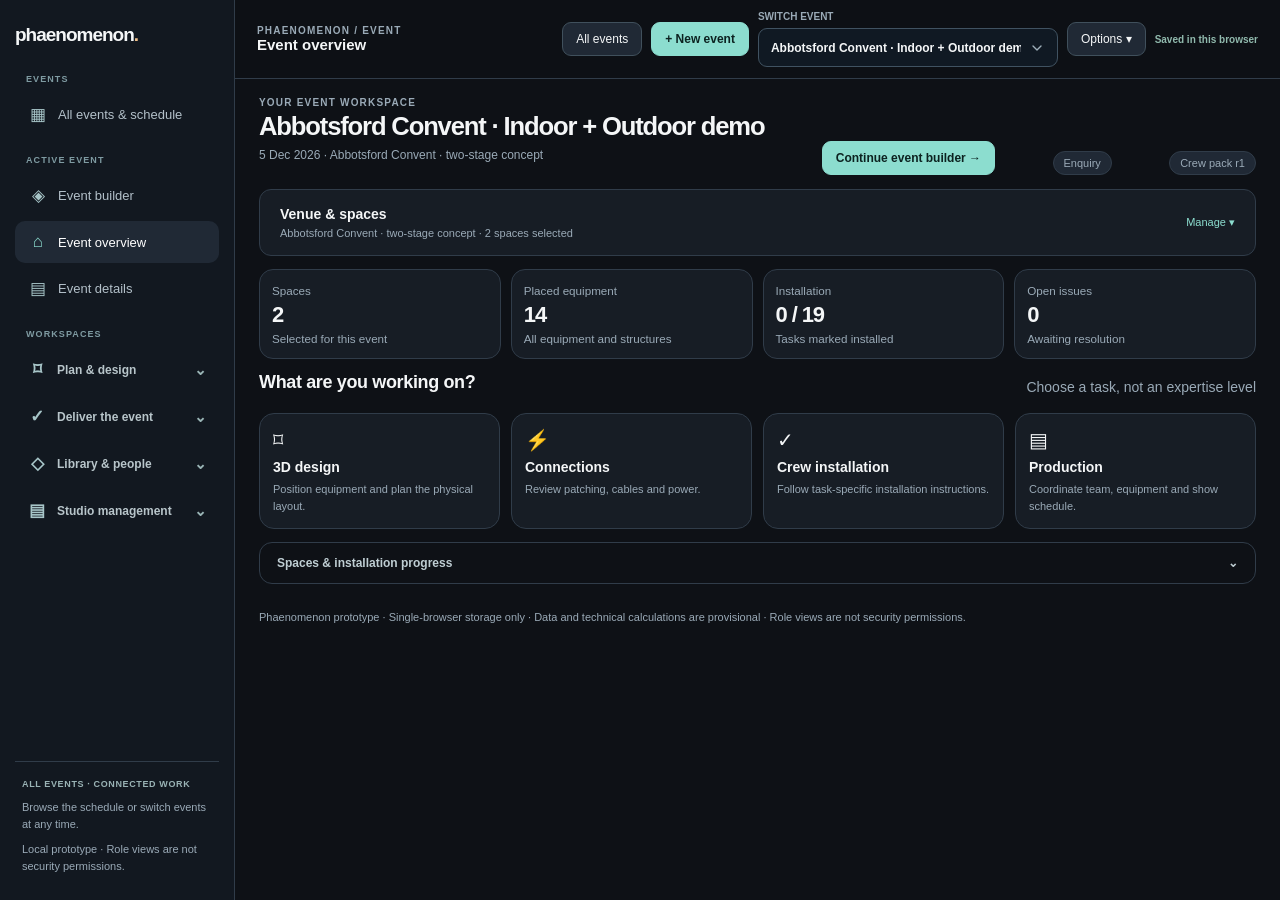
==== production.html @ a751199d "Enable compact viewport workspace and scrollable data tables" ====
<!doctype html>
<html lang="en-AU">
<head>
  <meta charset="utf-8">
  <meta name="viewport" content="width=device-width,initial-scale=1,viewport-fit=cover">
  <meta name="theme-color" content="#0e1116">
  <meta name="description" content="Phaenomenon connected event production workspace with entities, crew packs and versioned technical instructions.">
  <title>Event production · Phaenomenon</title>
  <link rel="stylesheet" href="production.css">
  <link rel="stylesheet" href="venue-workflow.css">
  <link rel="stylesheet" href="shared-ui.css">
  <link rel="stylesheet" href="compact-workspace.css">
  <script src="venue-geometry.js" defer></script>
  <script src="multi-space.js" defer></script>
  <script src="venue-workflow.js" defer></script>
  <script src="event-builder.js" defer></script>
  <script src="workspace-safety.js" defer></script>
  <script src="production-os.js" defer></script>
  <script src="shared-ui.js" defer></script>
</head>
<body>
  <div id="production-app"></div>
  <input id="production-import-file" type="file" accept="application/json,.json" hidden aria-label="Import workspace JSON backup">
  <noscript>Enable JavaScript to run the local-first event production demo.</noscript>
</body>
</html>
---- production.css ----
:root{color-scheme:dark;--bg:#0e1116;--panel:#171d25;--panel2:#202935;--edge:#303c49;--text:#f4f6f7;--muted:#9aaab7;--teal:#8cddcf;--amber:#f2c18a;--red:#f1a7a7;font-family:Inter,-apple-system,BlinkMacSystemFont,"Segoe UI",sans-serif}
*{box-sizing:border-box}body{margin:0;background:var(--bg);color:var(--text);font-size:14px}button,input,select,textarea{font:inherit}button{cursor:pointer}button:disabled{opacity:.45;cursor:not-allowed}button:focus-visible,a:focus-visible,input:focus-visible,select:focus-visible,textarea:focus-visible{outline:2px solid var(--teal);outline-offset:2px}a{color:var(--teal)}
.shell{display:grid;grid-template-columns:235px minmax(0,1fr);min-height:100vh}.rail{border-right:1px solid var(--edge);padding:24px 15px;background:#121820;position:sticky;top:0;height:100vh;display:flex;flex-direction:column;gap:24px}.brand{display:block;text-decoration:none;color:var(--text);font-weight:750;font-size:21px;letter-spacing:-1px}.brand span{color:var(--amber)}.rail small,.eyebrow{font-size:10px;letter-spacing:.12em;text-transform:uppercase;color:var(--muted);font-weight:750}.rail nav{display:grid;gap:7px}.rail a.nav{display:flex;gap:10px;align-items:center;text-decoration:none;color:#b3c0c9;padding:11px 13px;border-radius:10px;font-size:13px}.rail a.nav.active,.rail a.nav:hover{background:var(--panel2);color:white}.rail-bottom{margin-top:auto;font-size:12px;color:var(--muted);line-height:1.6}.main{min-width:0}.header{position:sticky;z-index:5;top:0;background:rgba(14,17,22,.95);backdrop-filter:blur(12px);border-bottom:1px solid var(--edge);padding:17px 28px;display:flex;gap:16px;align-items:center;justify-content:space-between}.header-title{font-weight:700;font-size:15px}.header-tools{display:flex;gap:9px;align-items:center;flex-wrap:wrap}.content{max-width:1490px;padding:30px 34px 75px;margin:auto}.hero{display:flex;align-items:flex-end;justify-content:space-between;gap:18px;flex-wrap:wrap;margin-bottom:25px}.hero h1{font-size:30px;letter-spacing:-.045em;line-height:1.15;margin:7px 0 9px}.muted{color:var(--muted)}p{line-height:1.6;margin:5px 0 10px}h2{font-size:18px;letter-spacing:-.02em;margin:0 0 10px}h3{font-size:15px;margin:0 0 10px}.pill{display:inline-flex;align-items:center;gap:6px;background:var(--panel2);border:1px solid var(--edge);border-radius:999px;padding:5px 10px;font-size:11px;color:var(--muted)}.pill.warn{color:var(--amber);border-color:#765b37;background:#352719}.pill.good{color:var(--teal);border-color:#335a50;background:#152d29}.pill.bad{color:var(--red);border-color:#653636;background:#341d20}.btn{background:var(--panel2);color:var(--text);border:1px solid #40505c;padding:9px 13px;border-radius:9px;text-decoration:none;display:inline-flex;align-items:center;justify-content:center;gap:7px;font-size:12px;white-space:nowrap}.btn:hover{background:#2b3b47}.btn.primary{background:var(--teal);color:#0c2220;border-color:var(--teal);font-weight:700}.btn.primary:hover{background:#b0f1e4}.btn.text{background:transparent;border-color:transparent;color:var(--muted)}.btn.small{padding:6px 9px;font-size:11px}.btn.danger{border-color:#7a4242;color:var(--red)}.panel{background:var(--panel);border:1px solid var(--edge);border-radius:16px;padding:20px;min-width:0}.grid{display:grid;gap:16px}.grid.cols2{grid-template-columns:repeat(2,minmax(0,1fr))}.grid.cols3{grid-template-columns:repeat(3,minmax(0,1fr))}.grid.cols4{grid-template-columns:repeat(4,minmax(0,1fr))}.row{display:flex;align-items:center;gap:10px;flex-wrap:wrap}.between{justify-content:space-between}.stack{display:grid;gap:12px}.section{margin-bottom:23px}.section-head{display:flex;align-items:center;justify-content:space-between;gap:14px;margin-bottom:15px;flex-wrap:wrap}.stats{display:grid;grid-template-columns:repeat(4,minmax(0,1fr));gap:14px;margin:19px 0 22px}.stat{padding:18px;border:1px solid var(--edge);background:var(--panel);border-radius:14px}.stat strong{display:block;font-size:29px;letter-spacing:-.05em;margin:8px 0 4px}.stat small{color:var(--muted)}.work-card{padding:20px;min-height:154px;display:flex;flex-direction:column;gap:10px;text-decoration:none;color:inherit;border-radius:15px;border:1px solid var(--edge);background:var(--panel);transition:background .12s,border-color .12s}.work-card:hover{background:#202e37;border-color:#64877f}.work-card .symbol{font-size:25px}.work-card strong{font-size:16px}.work-card p{font-size:12px;color:var(--muted);margin:0}.area-card{background:#111a22;border:1px solid var(--edge);border-radius:13px;padding:17px}.area-card h3{margin-bottom:5px}.linkrow{border:1px solid var(--edge);border-radius:11px;padding:12px 14px;display:flex;align-items:center;justify-content:space-between;gap:12px;color:inherit;text-decoration:none;background:transparent;width:100%;text-align:left}.linkrow:hover{background:var(--panel2)}.linkrow .detail{color:var(--muted);font-size:12px;margin-top:4px;line-height:1.45}.linkrow .chev{font-size:20px;color:var(--muted)}.input,select,textarea{border:1px solid #4a5864;background:#101821;color:var(--text);border-radius:9px;padding:10px 11px;min-width:0;width:100%}textarea{resize:vertical;min-height:76px}label{display:grid;gap:6px;font-size:12px;color:var(--muted);font-weight:600}.form-grid{display:grid;grid-template-columns:repeat(2,minmax(0,1fr));gap:12px}.form-grid .wide{grid-column:1/-1}.form-note{font-size:11px;color:var(--muted)}.chiprow{display:flex;flex-wrap:wrap;gap:7px}.tag{background:#26333d;border:1px solid #3f505b;padding:4px 8px;border-radius:7px;color:#cad7df;font-size:11px}.tabs{display:flex;gap:5px;flex-wrap:wrap;background:#111820;border:1px solid var(--edge);padding:5px;border-radius:12px}.tab{padding:9px 13px;background:transparent;border:0;color:var(--muted);border-radius:8px;font-size:12px;font-weight:650}.tab.active{background:#30423f;color:var(--teal)}.notice{padding:13px 15px;border:1px solid #655137;border-radius:10px;background:#30261b;color:#efd1aa;font-size:12px;line-height:1.6}.notice.info{background:#1a2a2d;border-color:#30545b;color:#bddbd9}.notice.good{background:#1a2e2b;border-color:#345e51;color:#a1e3d5}.table-scroll{width:100%;overflow:auto}table{width:100%;border-collapse:collapse;text-align:left;font-size:12px}th{color:var(--muted);font-size:11px;letter-spacing:.04em;text-transform:uppercase;font-weight:700}td,th{padding:11px 10px;border-bottom:1px solid var(--edge);vertical-align:middle}td small{display:block;color:var(--muted);margin-top:4px}tr:last-child td{border-bottom:0}.task-row{display:flex;gap:12px;align-items:flex-start;padding:14px 0;border-bottom:1px solid var(--edge)}.task-row:last-child{border-bottom:0}.task-main{flex:1;min-width:0}.task-main strong{font-size:13px}.task-main p{font-size:12px;color:var(--muted);margin:4px 0}.task-actions{display:flex;gap:6px;flex-wrap:wrap}.task-check{height:19px;width:19px;accent-color:var(--teal);flex:none}.progress{height:7px;border-radius:100px;background:#34404b;overflow:hidden}.progress div{background:var(--teal);height:100%;transition:width .2s}.side-by-side{display:grid;grid-template-columns:minmax(0,1.45fr) minmax(300px,1fr);gap:17px}.backforward{display:flex;gap:5px}.backforward button{padding:5px 10px}.inspector{position:sticky;top:86px;align-self:start}.empty{padding:22px;text-align:center;color:var(--muted);border:1px dashed #52606e;border-radius:12px;line-height:1.6}.printonly{display:none}.footnote{font-size:11px;color:var(--muted);padding-top:12px}.sep{border-top:1px solid var(--edge);margin:16px 0}.status-dot{width:8px;height:8px;background:#8fabbc;border-radius:50%;display:inline-block;margin-right:7px}.status-dot.good{background:var(--teal)}.status-dot.warn{background:var(--amber)}
@media(max-width:1100px){.grid.cols4,.stats{grid-template-columns:repeat(2,1fr)}.grid.cols3{grid-template-columns:repeat(2,1fr)}.side-by-side{grid-template-columns:1fr}.inspector{position:static}}
@media(max-width:750px){.shell{grid-template-columns:1fr}.rail{position:static;height:auto;padding:12px 16px;gap:8px}.rail nav{display:flex;overflow-x:auto;gap:4px}.rail a.nav{white-space:nowrap;padding:8px}.rail small,.rail-bottom{display:none}.brand{font-size:18px}.header{top:0;padding:12px 16px;flex-wrap:wrap}.content{padding:21px 15px 70px}.hero h1{font-size:25px}.grid.cols2,.grid.cols3,.grid.cols4,.stats,.form-grid{grid-template-columns:1fr}.form-grid .wide{grid-column:auto}.task-row{flex-wrap:wrap}.task-actions{padding-left:31px}.stat strong{font-size:24px}}
@media print{body{background:white;color:black;font-family:Arial,sans-serif}.rail,.header,.no-print,.btn,.tabs,.task-actions{display:none!important}.shell{display:block}.content{padding:0;max-width:none}.panel,.area-card{background:white;color:black;border:1px solid #aaa;break-inside:avoid}.muted,.footnote{color:#444}.printonly{display:block}.notice{color:#222;background:white;border:1px solid #999}h1,h2,h3{color:black}}


/* Event-specific people hierarchy, independent of professional roles and permissions. */
.team-hierarchy-layout{display:grid;grid-template-columns:minmax(0,1.35fr) minmax(270px,.8fr);gap:20px;align-items:start}
.team-structure{background:#111820;border:1px solid var(--edge);border-radius:12px;padding:18px;overflow:auto;min-width:0}
.team-tree,.team-branch{list-style:none;margin:0;padding:0}
.team-branch{position:relative;margin:6px 0 7px 19px;padding-left:20px;border-left:1px solid #435a63}
.team-branch>li{position:relative}
.team-branch>li::before{content:"";position:absolute;top:26px;left:-20px;width:20px;border-top:1px solid #435a63}
.team-tree>li+li{margin-top:13px}
.team-person{width:100%;display:flex;align-items:center;gap:12px;text-align:left;color:var(--text);background:#1b2630;border:1px solid #40515c;border-radius:11px;padding:11px 12px;min-width:0;transition:border-color .13s,background .13s}
.team-person:hover{border-color:#80b8ae;background:#25353d}
.team-person.selected{background:#203936;border-color:var(--teal);box-shadow:0 0 0 1px rgba(140,221,207,.14)}
.team-avatar{height:33px;width:33px;flex:none;display:grid;place-items:center;border:1px solid #577c75;border-radius:10px;background:#314d49;color:#c9f4e8;font-weight:800}
.team-person-info{min-width:0;flex:1;display:grid;gap:3px}
.team-person-info strong{font-size:13px;overflow-wrap:anywhere}
.team-person-info>span{font-size:11px;color:#bdcbd2}
.team-person-info small{font-size:10px;color:var(--muted)}
.team-progress{align-self:center;border:1px solid #40555f;border-radius:8px;padding:5px 7px;min-width:48px;text-align:center;font-size:12px;white-space:nowrap;color:#c8e9e3}
.team-progress small{display:block;font-size:9px;color:var(--muted)}
.team-editor{border:1px solid var(--edge);border-radius:12px;padding:19px;background:#1c252e;display:grid;gap:13px;min-width:0}
.team-editor h3{margin:0;font-size:17px}
.team-editor .muted{margin:0}
.team-report-summary{border-top:1px solid var(--edge);padding-top:14px}
.team-report-summary strong{font-size:12px}
.team-report-summary p{font-size:12px;margin-top:5px;color:var(--muted)}
@media(max-width:1030px){.team-hierarchy-layout{grid-template-columns:1fr}.team-editor{position:static}}
@media(max-width:550px){.team-structure{padding:11px}.team-branch{margin-left:9px;padding-left:11px}.team-branch>li::before{left:-11px;width:11px}.team-person{gap:7px;padding:9px}.team-avatar{height:29px;width:29px}.team-progress{min-width:37px}}
@media print{.team-editor{display:none}.team-structure,.team-person{background:white;border:1px solid #bbb;color:black}.team-person-info small,.team-person-info>span,.team-progress{color:#444}}


/* Progressive disclosure: production work is organised by active task. */
.production-tabs{width:fit-content;max-width:100%;overflow-x:auto;margin-bottom:18px}
.production-tabs .tab{white-space:nowrap}
.production-pane{display:block;min-width:0}
.production-pane:not(.active){display:none}
.production-pane>.panel:last-child{margin-bottom:0}
@media(max-width:750px){.production-tabs{width:100%;justify-content:flex-start}.production-tabs .tab{padding:10px 11px;font-size:11px}}
@media print{.production-tabs{display:none!important}.production-pane:not(.active){display:none}}


/* Shared information architecture: Event → Plan → Deliver → Library → Studio. */
.rail{gap:13px;overflow-y:auto;overscroll-behavior:contain}
.rail-top{display:flex;align-items:center;justify-content:space-between;gap:10px}
.rail-top .brand{font-size:19px}
.rail nav{display:flex;flex-direction:column;gap:4px;min-width:0}
.rail-label{font-size:9px;letter-spacing:.12em;font-weight:750;color:#7f9ba2;margin:15px 11px 5px}
.rail .nav{display:flex;align-items:center;gap:10px;font-size:12px;padding:10px 12px;min-height:39px}
.nav-symbol{display:inline-flex;flex:0 0 20px;align-items:center;justify-content:center;font-size:17px;color:#a7c5c8}
.rail .nav.active .nav-symbol{color:var(--teal)}
.rail-group{border-radius:10px}
.rail-group[open]{background:#ffffff06}
.rail-group-title{list-style:none;display:flex;gap:10px;align-items:center;border-radius:10px;padding:11px 12px;min-height:40px;cursor:pointer;font-weight:650;font-size:12px;color:#b8c5ca}
.rail-group-title::-webkit-details-marker{display:none}
.rail-group-title::marker{content:""}
.rail-group-title:hover,.rail-group-title:focus-visible{background:#26333e;color:#fff}
.rail-group-title>span:nth-child(2){flex:1}
.rail-chevron{font-size:15px;color:#9ab5b6;transition:transform .15s}
.rail-group[open] .rail-chevron{transform:rotate(180deg)}
.rail-subnav{display:grid;gap:3px;padding:0 0 6px 12px;margin:0 0 0 20px;border-left:1px solid #425760}
.rail-subnav .nav{font-size:12px;padding:9px 10px;min-height:36px}
.rail-subnav .nav-symbol{font-size:13px;flex-basis:16px}
.rail-bottom{margin-top:auto;padding:14px 7px 0;border-top:1px solid var(--edge);font-size:11px;line-height:1.4}
.rail-bottom strong{font-size:9px;color:#9ab3b5;letter-spacing:.07em}
.rail-bottom p{margin:7px 0 0}
.rail-mobile-toggle{display:none;align-items:center;gap:7px;border:1px solid #465e66;background:#263841;color:white;padding:8px 11px;border-radius:9px;cursor:pointer;font-weight:650;font-size:12px}
.event-header-select{min-width:215px;width:min(29vw,300px);font-size:10px}
.event-header-select select{font-size:12px}
.header-more{position:relative;flex:none}
.header-more summary{list-style:none}
.header-more summary::-webkit-details-marker{display:none}
.header-more summary::marker{content:""}
.header-more-menu{position:absolute;right:0;top:calc(100% + 10px);min-width:245px;display:grid;gap:10px;padding:13px;border-radius:13px;border:1px solid #40535a;background:#17232d;box-shadow:0 20px 42px #0008;z-index:20}
.header-more-menu label{font-size:11px}
.header-more-menu .btn{width:100%;justify-content:flex-start}
.header-more summary:focus-visible,.rail-mobile-toggle:focus-visible{outline:2px solid var(--teal);outline-offset:2px}
@media(max-width:750px){
 .rail{position:sticky;top:0;z-index:25;padding:10px 14px;gap:0;height:auto;overflow:visible;display:flex;flex-direction:column}
 .rail-top{width:100%}
 .rail-top .brand{font-size:18px}
 .rail-mobile-toggle{display:flex}
 .rail nav{display:none;max-height:70vh;overflow-y:auto;flex-direction:column;gap:4px;padding:10px 0 8px;border-top:1px solid #3f525b;margin-top:9px}
 .rail.is-expanded nav{display:flex}
 .rail .nav{white-space:normal}
 .rail-label{display:block}
 .rail-bottom{display:none}
 .event-header-select{width:min(65vw,380px);min-width:150px;flex:1}
 .header-tools{flex:1;justify-content:flex-end}
 .header-more-menu{min-width:min(265px,86vw)}
 .header{padding:10px 14px;gap:9px}
 .header>.header-tools{justify-content:space-between}
}
@media print{.rail-mobile-toggle,.header-more{display:none!important}}


/* Progressive event overview: show the next action before configuration details. */
.event-venue-details{padding:0!important;overflow:hidden}
.event-venue-details>summary{list-style:none;cursor:pointer}
.event-venue-details>summary::-webkit-details-marker{display:none}
.event-venue-details>summary::marker{content:""}
.event-venue-summary{display:flex;align-items:center;justify-content:space-between;gap:15px;padding:16px 20px}
.event-venue-summary:hover,.event-venue-summary:focus-visible{background:#202d35}
.event-venue-summary>span:first-child{display:grid;gap:5px}
.event-venue-summary strong{font-size:14px}
.event-venue-summary small{font-size:11px;font-weight:400;color:var(--muted)}
.detail-toggle{color:var(--teal);font-size:11px;white-space:nowrap}
.event-venue-details[open] .detail-toggle{font-size:0}
.event-venue-details[open] .detail-toggle::after{content:"Close ▴";font-size:11px}
.event-venue-body{padding:5px 20px 20px;border-top:1px solid var(--edge)}
.event-venue-body .section-head{margin:8px 0 13px}
.event-venue-body .section-head p{max-width:550px}
.event-overview-more{border:1px solid var(--edge);border-radius:13px;padding:0;overflow:hidden}
.event-overview-more>summary{list-style:none;display:flex;justify-content:space-between;align-items:center;padding:13px 17px;color:#bfced3;cursor:pointer;font-size:12px;font-weight:650}
.event-overview-more>summary:hover{background:#1f2b34}
.event-overview-more>summary::-webkit-details-marker{display:none}
.event-overview-more>summary::marker{content:""}
.event-overview-more[open]>summary span{transform:rotate(180deg)}
.event-overview-more>.grid{padding:15px}
.event-overview-more .panel{background:#121a23}
.event-overview-more .panel h2{font-size:14px}
.event-venue-details:focus-within,.event-overview-more:focus-within{border-color:#5b807b}
/* Small, predictable event entry cards (avoid tall colourful sections competing with the task). */
.work-card{min-height:132px;padding:17px;gap:7px}
.work-card .symbol{font-size:22px;line-height:1.3}
.work-card strong{font-size:14px}
.work-card p{font-size:11px;line-height:1.55}
@media(max-width:750px){
 .event-venue-summary{padding:14px}
 .event-venue-body{padding:12px 14px 16px}
 .event-venue-body .section-head{align-items:flex-start;flex-direction:column}
 .event-overview-more>.grid{padding:10px}
}


/* Details-on-demand: advanced forms remain available but no longer crowd the workspace. */
.workspace-disclosure{margin-top:15px;border:1px solid var(--edge);border-radius:11px;overflow:hidden;background:#141e26}
.workspace-disclosure>summary{list-style:none;padding:12px 14px;cursor:pointer;color:var(--teal);font-size:12px;font-weight:700}
.workspace-disclosure>summary:hover{background:#21323a}
.workspace-disclosure>summary:focus-visible{outline:2px solid var(--teal);outline-offset:-2px}
.workspace-disclosure>summary::-webkit-details-marker{display:none}
.workspace-disclosure>summary::marker{content:""}
.workspace-disclosure[open]>summary{border-bottom:1px solid var(--edge)}
.workspace-disclosure .disclosure-body{padding:15px}
.workspace-disclosure .form-grid{margin:0}
.workspace-disclosure .disclosure-body>.muted{margin:0 0 12px}
.workspace-disclosure .btn{margin-top:5px}


/* Event Builder: guided without becoming a rigid wizard. */
.builder-summary{display:grid;grid-template-columns:minmax(0,1fr) minmax(230px,.42fr);gap:20px;align-items:center;border:1px solid #355452;background:#17282b;border-radius:15px;padding:21px}
.builder-summary>div>strong{font-size:20px;letter-spacing:-.03em}
.builder-summary p{max-width:560px;margin:8px 0 15px;font-size:12px}
.builder-progress{height:8px;width:100%;max-width:580px;border-radius:99px;overflow:hidden;background:#2e4347}
.builder-progress>div{height:100%;background:#80cbbd;border-radius:99px;transition:width .15s}
.builder-next{display:flex;flex-direction:column;align-items:flex-start;gap:8px;padding:10px 0 10px 21px;border-left:1px solid #385c58}
.builder-next strong{font-size:14px}
.builder-next small{line-height:1.5;color:var(--muted)}
.builder-step-list{padding:0;margin:0;list-style:none;display:grid;gap:9px;counter-reset:step}
.builder-step{display:grid;grid-template-columns:34px minmax(0,1fr) auto;align-items:center;gap:16px;padding:15px 18px;border:1px solid var(--edge);background:var(--panel);border-radius:13px;min-width:0}
.builder-number{width:31px;height:31px;display:grid;place-items:center;border-radius:50%;border:1px solid #4a626a;font-size:12px;color:#b7cad1;font-weight:800}
.builder-step.complete .builder-number{background:#29443d;border-color:#3d7467;color:#b5edda}
.builder-step.attention .builder-number{border-color:#9a8053;color:#f4d097}
.builder-step h2{font-size:14px;margin:0}
.builder-step-content{min-width:0}
.builder-step-top{display:flex;gap:9px;align-items:center;flex-wrap:wrap;margin-bottom:4px}
.builder-step-content p{margin:0;color:var(--muted);font-size:11px;line-height:1.5}
.builder-step-summary{margin-top:6px;font-size:11px;color:#d0dbdb}
.builder-state{font-size:10px;font-weight:700;padding:4px 8px;border-radius:7px;color:#b4c6cd;background:#24343d;border:1px solid #3b5660;white-space:nowrap}
.builder-state.complete{color:#a3ddc5;background:#193329;border-color:#335d48}
.builder-state.attention{color:#f5d092;background:#34291e;border-color:#785c34}
.builder-step-action{display:flex;justify-content:flex-end}
.builder-step-action .btn{min-width:135px}
.builder-action-panel>.stack{gap:6px}
.builder-footnote{font-size:11px;line-height:1.6;color:var(--muted);margin:4px 0 25px}
@media(max-width:900px){.builder-summary{grid-template-columns:1fr}.builder-next{padding:15px 0 0;border-left:0;border-top:1px solid #385c58}}
@media(max-width:700px){.builder-step{grid-template-columns:30px minmax(0,1fr);gap:9px;padding:13px}.builder-step-action{grid-column:2;justify-content:flex-start}.builder-step-action .btn{width:auto;min-width:0}.builder-step-summary{font-size:11px}}


/* Local save indicators and constrained recovery menu. */
.save-status{font-size:10px;color:#91baae;white-space:nowrap;font-weight:650}
.header-recovery{border-radius:9px}
.header-recovery>summary{list-style:none;cursor:pointer}
.header-recovery>summary::-webkit-details-marker{display:none}
.header-recovery>summary::marker{content:""}
.header-recovery-list{display:grid;gap:9px;padding:10px;border:1px solid #415963;border-radius:10px;background:#13212a}
.header-recovery-list .linkrow{padding:9px;font-size:11px}
.header-recovery-list .linkrow strong{font-size:11px}
.header-recovery-list .linkrow .detail{font-size:10px}
.header-recovery-list .form-note{line-height:1.5}
@media(max-width:850px){.save-status{order:3;width:100%;text-align:right;font-size:9px}.header-more-menu{max-height:67vh;overflow-y:auto}}


/* In-context Event Builder editing: advanced controls appear only for the chosen stage. */
.builder-focus{background:#12252a;border:1px solid #46736b;border-radius:15px;padding:17px 18px 4px}
.builder-focus>.section-head{margin:0 0 14px}
.builder-focus>.section-head h2{font-size:19px;margin:5px 0 0}
.builder-focus>.panel{background:#18252e}
.builder-inline-form{padding:15px 18px}
.builder-inline-form .form-grid{margin-top:13px}
.builder-inline-form textarea{min-height:68px}
.builder-focus #event-venue-settings{margin-bottom:16px}
.builder-focus #event-venue-settings summary{display:flex}
.builder-focus .builder-step-summary{color:var(--muted)}
@media(max-width:750px){.builder-focus{padding:13px 12px 2px}.builder-inline-form{padding:12px}}


/* PH MOBILE UX • Production
   Current event up top, five short task destinations below, complete tools in More. */
.production-mobile-tabs,.mobile-nav-backdrop,.rail-quick-new{display:none}
@media(max-width:840px){
  html{scroll-padding-top:70px}
  body{overflow-x:hidden}
  .shell{display:block;min-height:100dvh}
  .main{width:100%;min-width:0}
  .rail{
    display:flex;position:fixed;inset:0 auto 0 0;width:min(86vw,345px);height:100dvh;max-height:100dvh;
    z-index:1110;transform:translateX(-105%);visibility:hidden;pointer-events:none;
    transition:transform .2s ease;padding:19px 15px calc(20px + env(safe-area-inset-bottom,0px));
    gap:10px;overflow-y:auto;overscroll-behavior:contain;
    border-right:1px solid #526876;box-shadow:12px 0 55px #0009;
  }
  .rail.is-expanded{transform:translateX(0);visibility:visible;pointer-events:auto}
  .rail-top{min-height:48px}
  .rail-top .brand{font-size:21px}
  .rail-mobile-toggle{display:flex;min-height:40px}
  .rail-quick-new{
    display:flex;align-items:center;justify-content:center;min-height:45px;
    border:1px solid #68b4a6;border-radius:10px;background:#294a43;
    color:#c5f4e8;font-weight:750;font-size:13px;margin:3px 0 7px;
  }
  .rail nav{display:flex;max-height:none;overflow:visible;flex-direction:column;gap:5px;margin-top:0;padding:8px 0;border-top:1px solid #3f525b}
  .rail .nav{white-space:normal;min-height:44px;font-size:13px}
  .rail-group-title{min-height:46px;font-size:13px}
  .rail-label{display:block}
  .rail-bottom{display:block;margin-top:auto;padding:16px 7px 0;font-size:11px}
  .mobile-nav-backdrop{position:fixed;inset:0;background:#03080dc2;border:0;z-index:1100;width:100%;height:100dvh}
  body.ph-mobile-menu-open{overflow:hidden}
  body.ph-mobile-menu-open .mobile-nav-backdrop{display:block}
  .production-mobile-tabs{
    display:grid;position:fixed;left:0;right:0;bottom:0;z-index:1000;
    grid-template-columns:repeat(5,minmax(0,1fr));
    min-height:calc(62px + env(safe-area-inset-bottom,0px));
    padding:3px max(6px,env(safe-area-inset-left,0px)) calc(5px + env(safe-area-inset-bottom,0px)) max(6px,env(safe-area-inset-right,0px));
    border-top:1px solid #3d575e;background:rgba(18,27,34,.97);
    box-shadow:0 -6px 24px #0005;backdrop-filter:blur(16px);
  }
  .mobile-tab{
    border:0;background:transparent;text-decoration:none;min-width:0;min-height:52px;
    display:flex;align-items:center;justify-content:center;flex-direction:column;gap:4px;
    border-radius:9px;color:#adbec3;font-size:10px;font-weight:700;
    -webkit-tap-highlight-color:transparent;touch-action:manipulation;
  }
  .mobile-tab-icon{font-size:19px;line-height:1.05;color:inherit}
  .mobile-tab.is-active{background:#273d3b;color:#a8f0de}
  .mobile-tab:focus-visible{outline:2px solid var(--teal);outline-offset:-2px}
  .header{
    position:sticky;top:0;z-index:80;display:flex;flex-wrap:nowrap;gap:9px;
    padding:9px 12px;min-height:58px;background:rgba(14,21,28,.97);
  }
  .header>.header-tools{display:flex;flex:1;justify-content:flex-end;align-items:center;gap:7px;min-width:0;flex-wrap:nowrap}
  .header>.header-tools>button[data-act="builder-new"]{display:none}
  .header>.header-tools>.save-status{display:none}
  .header .eyebrow{display:none}
  .header-title{font-size:14px;line-height:1.25;white-space:nowrap;overflow:hidden;text-overflow:ellipsis;max-width:95px}
  .event-header-select{
    flex:1 1 120px;width:min(50vw,240px);max-width:240px;min-width:0;
    font-size:0;gap:0;overflow:hidden;
  }
  .event-header-select select{font-size:16px;min-height:43px;text-overflow:ellipsis;white-space:nowrap;padding:8px 28px 8px 8px}
  .header-more{flex:none}
  .header-more>summary{font-size:0;min-height:43px;min-width:43px;padding:7px;display:grid;place-items:center}
  .header-more>summary::after{content:"⋯";font-size:22px;line-height:1}
  .header-more-menu{
    position:fixed;right:12px;left:auto;top:56px;min-width:230px;width:min(88vw,330px);
    max-height:min(72dvh,580px);overflow-y:auto;overscroll-behavior:contain;
    z-index:100;border:1px solid #58706d;box-shadow:0 16px 40px #000a;
  }
  .content{max-width:100%;padding:17px 12px calc(104px + env(safe-area-inset-bottom,0px))}
  .hero{gap:10px;align-items:flex-start;margin-bottom:18px}
  .hero>div:first-child{min-width:0;flex:1 1 100%}
  .hero h1{font-size:24px;line-height:1.25;overflow-wrap:anywhere;margin:5px 0 6px}
  .hero p{font-size:12px;line-height:1.5}
  .hero .eyebrow{font-size:9px}
  .hero>.btn,.hero>.row{max-width:100%;flex-wrap:wrap}
  .section{margin-bottom:16px}
  .section-head{gap:9px;margin-bottom:11px}
  .section-head h2{font-size:16px}
  .panel{padding:14px;border-radius:13px}
  .grid.cols2,.grid.cols3{grid-template-columns:1fr;gap:10px}
  .grid.cols4{grid-template-columns:repeat(2,minmax(0,1fr));gap:9px}
  .stats{grid-template-columns:repeat(2,minmax(0,1fr));gap:8px;margin:13px 0 17px}
  .stat{padding:12px;border-radius:11px;min-width:0}
  .stat strong{font-size:22px;margin:5px 0 2px}
  .stat small{font-size:10px;line-height:1.45}
  .work-card{min-height:120px;padding:13px 12px;gap:5px;border-radius:11px}
  .work-card .symbol{font-size:18px}
  .work-card strong{font-size:13px;line-height:1.35}
  .work-card p{font-size:11px;line-height:1.45}
  .builder-summary{grid-template-columns:1fr;gap:11px;padding:14px}
  .builder-summary>div>strong{font-size:16px}
  .builder-summary .builder-next{border-left:0;border-top:1px solid #385c58;padding:13px 0 0}
  .builder-step-list{gap:7px}
  .builder-step{grid-template-columns:29px minmax(0,1fr);gap:9px;padding:12px 11px}
  .builder-number{width:28px;height:28px;font-size:11px}
  .builder-step-top{gap:6px}
  .builder-step h2{font-size:13px}
  .builder-step-content p{display:none}
  .builder-step-summary{font-size:11px;line-height:1.5;margin:5px 0 0}
  .builder-step-action{grid-column:2;justify-content:flex-start}
  .builder-step-action .btn{min-width:0;min-height:40px;font-size:11px}
  .builder-state{font-size:9px;padding:3px 6px}
  .builder-focus{padding:12px 10px 3px;border-radius:11px}
  .builder-focus>.section-head{flex-direction:column;align-items:flex-start}
  .builder-focus>.section-head h2{font-size:17px}
  .builder-inline-form{padding:11px}
  .form-grid{grid-template-columns:1fr;gap:10px}
  .form-grid .wide{grid-column:1/-1}
  .builder-inline-form .form-grid{margin-top:10px}
  .builder-assumptions{margin-top:4px}
  .builder-link-row{display:flex;flex-direction:column;gap:9px;align-items:stretch}
  .builder-link-row select{width:100%}
  .side-by-side,.team-hierarchy-layout{grid-template-columns:1fr;gap:12px}
  .team-structure{padding:10px}
  .team-editor{padding:12px}
  .team-branch{margin-left:8px;padding-left:10px}
  .team-person{min-height:49px;padding:10px 8px}
  .team-progress{font-size:11px}
  .linkrow{min-width:0;padding:11px 10px;gap:7px;flex-wrap:wrap}
  .linkrow>div:first-child{min-width:0;flex:1 1 140px}
  .linkrow strong{overflow-wrap:anywhere}
  .linkrow .btn{min-height:40px}
  .task-row{gap:8px;padding:12px 0}
  .task-actions{padding-left:0;width:100%;gap:7px}
  .task-actions .btn{min-height:42px}
  .production-tabs{
    display:flex;flex-wrap:nowrap;width:100%;max-width:100%;overflow-x:auto;
    padding:4px;scrollbar-width:thin;overscroll-behavior-x:contain;
    -webkit-overflow-scrolling:touch;gap:3px;
  }
  .production-tabs .tab{flex:none;min-height:43px;padding:10px 12px;font-size:12px;white-space:nowrap}
  .table-scroll{
    max-width:100%;overflow-x:auto;overscroll-behavior-x:contain;
    -webkit-overflow-scrolling:touch;border-radius:9px;
  }
  .table-scroll table{min-width:565px}
  .table-scroll td,.table-scroll th{padding:10px 8px}
  input:not([type=checkbox]):not([type=radio]),select,textarea{font-size:16px;max-width:100%}
  input:not([type=checkbox]):not([type=radio]),select{min-height:44px}
  textarea{line-height:1.5}
  .btn{min-height:42px;padding:10px 12px;touch-action:manipulation}
  .btn.small{min-height:39px;padding:8px 10px}
  .workspace-disclosure>summary,.event-venue-summary,.event-overview-more>summary{min-height:47px;touch-action:manipulation}
  .notice{padding:12px;font-size:12px}
  .footnote{font-size:10px;line-height:1.5}
}
@media(max-width:390px){
  .header-title{max-width:75px;font-size:13px}
  .header{padding-left:9px;padding-right:9px}
  .content{padding-left:9px;padding-right:9px}
  .stat strong{font-size:20px}
  .work-card{padding:12px 10px}
}
@media(prefers-reduced-motion:reduce){
  .rail,.production-mobile-tabs{transition:none!important}
}
@media print{
  .production-mobile-tabs,.mobile-nav-backdrop,.rail-quick-new{display:none!important}
  body.ph-mobile-menu-open{overflow:visible}
}


@media(max-width:840px){
  .header{padding-top:max(9px,env(safe-area-inset-top,0px))}
  .rail{padding-top:calc(17px + env(safe-area-inset-top,0px))}
  .mobile-local-note{
    display:block;margin:0;padding:9px 10px;border-radius:8px;
    background:#1d3433;color:#b8dbd3;font-size:11px;line-height:1.5;
  }
  body:has(.venue-quick-backdrop){overflow:hidden}
}
@media(min-width:841px){.mobile-local-note{display:none}}


.header-title-mobile{display:none}
@media(max-width:840px){
  .header-title-mobile{display:inline}
  .header-title-desktop{display:none}
  .header-title{font-size:14px;max-width:106px}
}


/* Global event index: one-click event switching and same-data monthly diary. */
.header-events-link{flex:none}
.event-index-actions{display:flex;align-items:center;justify-content:space-between;gap:12px;flex-wrap:wrap}
.event-index-actions>.row{gap:7px}
.event-index-group{margin-bottom:16px;padding:17px}
.event-index-group h2{font-size:15px;margin:0 0 12px}
.event-index-rows{display:grid;gap:6px}
.event-index-row{display:grid;grid-template-columns:125px minmax(0,1fr) auto 16px;gap:14px;align-items:center;min-height:68px;padding:12px 15px;border:1px solid #364752;background:#19242e;border-radius:10px;color:var(--text);text-decoration:none}
.event-index-row:hover,.event-index-row:focus-visible{border-color:#79bdb2;background:#21333a}
.event-index-row.is-current{border-color:#588d7f}
.event-index-date{font-size:12px;font-weight:700;color:#b9d2d1}
.event-index-main{min-width:0;display:grid;gap:5px}
.event-index-main strong{font-size:13px;overflow-wrap:anywhere}
.event-index-main small{color:var(--muted);font-size:11px}
.event-index-status{display:flex;align-items:center;gap:7px;flex-wrap:wrap;justify-content:flex-end}
.event-index-active{font-size:10px;font-weight:750;color:var(--teal)}
.event-index-chevron{font-size:24px;color:#83aea9}
.event-calendar{overflow:hidden}
.event-calendar-head{display:flex;justify-content:space-between;align-items:center;gap:12px;flex-wrap:wrap;margin-bottom:16px}
.event-calendar-head h2{margin:0}
.event-calendar-head .row{gap:6px;flex-wrap:wrap}
.calendar-grid{display:grid;grid-template-columns:repeat(7,minmax(0,1fr));gap:5px}
.calendar-weekday{font-size:10px;letter-spacing:.08em;text-align:center;text-transform:uppercase;color:#a9bdc4;font-weight:800;padding:7px 2px}
.calendar-day{border:1px solid #334651;background:#151f28;border-radius:8px;min-height:105px;padding:8px;min-width:0;display:flex;flex-direction:column;align-items:stretch;gap:5px;overflow:hidden}
.calendar-day.is-outside{background:transparent;border-color:#25323c}
.calendar-day.is-today{border-color:#85c9ba}
.calendar-date{font-size:12px;font-weight:750;color:#b2c5ce}
.calendar-day.is-today .calendar-date{color:var(--teal)}
.calendar-event{display:block;min-width:0;max-width:100%;text-overflow:ellipsis;white-space:nowrap;overflow:hidden;padding:5px 6px;border-radius:5px;background:#26424a;color:#e6f7f3;font-size:10px;line-height:1.4;text-decoration:none}
.calendar-event:hover,.calendar-event:focus-visible{background:#3a6169}
.calendar-event.is-current{outline:1px solid var(--teal)}
@media(max-width:840px){.header-events-link{display:none}}
@media(max-width:620px){
 .event-index-actions{align-items:stretch}
 .event-index-row{grid-template-columns:minmax(0,1fr) auto;gap:5px 12px;padding:10px 12px}
 .event-index-date{grid-column:1 / -1;font-size:11px}
 .event-index-main{grid-column:1}
 .event-index-status{grid-column:2;grid-row:2}
 .event-index-chevron{display:none}
 .event-calendar{padding:11px}
 .calendar-grid{gap:3px}
 .calendar-day{min-height:65px;padding:3px;border-radius:5px;gap:3px}
 .calendar-weekday{font-size:9px}
 .calendar-date{font-size:10px}
 .calendar-event{font-size:9px;padding:3px 2px;white-space:normal;overflow-wrap:anywhere;line-height:1.2}
}
---- venue-workflow.css ----
/* Reusable Venue → Space → Event selection shared by classic and production. */
.venue-picker{border:1px solid rgba(126,163,155,.32);border-radius:13px;background:rgba(130,180,165,.055);padding:15px;display:grid;gap:10px}
.venue-picker-top{display:flex;align-items:center;justify-content:space-between;gap:12px;flex-wrap:wrap}
.venue-picker-top .field-label{margin:0}
.venue-space-grid{display:grid;grid-template-columns:repeat(auto-fit,minmax(180px,1fr));gap:9px}
.venue-space-option{display:flex;gap:10px;align-items:flex-start;border:1px solid rgba(134,160,173,.32);padding:11px;border-radius:10px;cursor:pointer;min-width:0}
.venue-space-option:has(input:checked){border-color:#6ac2b3;background:rgba(98,191,177,.09)}
.venue-space-option input{margin:3px 0 0;accent-color:#69ccbe}
.venue-space-option span{display:grid;gap:3px;min-width:0}
.venue-space-option strong{font-size:12px}
.venue-space-option small{font-size:11px;color:#9daeb8}
.venue-hint{font-size:12px;color:#a1b0b9;margin:4px 0;line-height:1.5}
.venue-quick-backdrop{position:fixed;inset:0;background:rgba(3,9,13,.79);z-index:1500;display:grid;place-items:center;padding:20px;overflow-y:auto}
.venue-quick-dialog{background:#19232d;color:#f2f6f7;border:1px solid #48605d;box-shadow:0 16px 60px rgba(0,0,0,.5);border-radius:17px;padding:22px;width:min(100%,570px);max-height:calc(100vh - 40px);overflow:auto}
.venue-quick-dialog h2{margin:0;font-size:19px}
.venue-quick-form{display:grid;gap:14px;margin-top:20px}
.venue-quick-form label{display:grid;gap:6px;font-size:12px}
.venue-quick-dialog input,.venue-quick-dialog select{color:#eef6f6;background:#101c24;border:1px solid #546570;border-radius:8px;padding:10px;max-width:100%;width:100%}
.venue-quick-dialog .form-grid{display:grid;grid-template-columns:repeat(2,minmax(0,1fr));gap:12px}
.venue-quick-actions{display:flex;gap:9px;justify-content:flex-end;margin-top:8px}
.venue-quick-dialog .button,.venue-quick-dialog .btn{display:inline-flex;align-items:center;justify-content:center;cursor:pointer;border-radius:9px;border:1px solid #56716e;background:#2a3942;color:#e4f6f3;padding:9px 14px;font-size:13px}
.venue-quick-dialog .button.primary,.venue-quick-dialog .btn.primary{background:#83d9ca;color:#102220;font-weight:700}
.venue-quick-dialog .venue-picker-top button{width:auto}
@media(max-width:640px){.venue-quick-dialog{padding:15px}.venue-quick-dialog .form-grid,.venue-space-grid{grid-template-columns:1fr}.venue-picker{padding:11px}}


/* Phone dialogs behave like compact sheets, without covering navigation unpredictably. */
@media(max-width:840px){
  .venue-quick-backdrop{
    display:flex;align-items:flex-end;justify-content:center;
    padding:0;overscroll-behavior:contain;
    background:rgba(1,8,12,.83);
  }
  .venue-quick-dialog{
    width:100%;max-width:100%;max-height:calc(100dvh - 8px);
    padding:17px 15px calc(18px + env(safe-area-inset-bottom,0px));
    border-radius:20px 20px 0 0;
    overflow-y:auto;overscroll-behavior:contain;
    box-shadow:0 -15px 50px #0006;
    -webkit-overflow-scrolling:touch;
  }
  .venue-quick-dialog h2{font-size:19px}
  .venue-quick-form{gap:12px;margin-top:14px}
  .venue-quick-form label{font-size:12px;line-height:1.4}
  .venue-quick-form input,.venue-quick-form select,.venue-quick-form textarea{
    width:100%;max-width:100%;font-size:16px;min-height:44px;
  }
  .venue-quick-dialog .form-grid,.venue-space-grid{grid-template-columns:1fr;gap:11px}
  .venue-quick-actions{
    display:grid;grid-template-columns:1fr 1fr;gap:9px;
    padding-top:10px;border-top:1px solid #384d55;
  }
  .venue-quick-actions>.button,.venue-quick-actions>.btn{
    width:100%;min-height:46px;font-size:13px;white-space:normal;padding:10px;
  }
  .venue-picker-top{gap:10px;align-items:flex-start}
  .venue-picker-top button{min-width:42px;min-height:42px}
  .venue-space-option{min-height:53px;padding:10px 12px}
}
@media(prefers-reduced-motion:reduce){
 .venue-quick-dialog{scroll-behavior:auto}
}
---- shared-ui.css ----
/* Shared form controls and calendar */
body:has(#production-app) select{appearance:none!important;-webkit-appearance:none!important;background-color:#101923!important;color:#f4f6f7!important;border:1px solid #405261!important;border-radius:9px!important;min-height:39px!important;padding:8px 36px 8px 12px!important;background-image:url("data:image/svg+xml,%3Csvg xmlns='http://www.w3.org/2000/svg' width='16' height='16' viewBox='0 0 24 24' fill='none' stroke='%239eafb9' stroke-width='2' stroke-linecap='round' stroke-linejoin='round'%3E%3Cpath d='m6 9 6 6 6-6'/%3E%3C/svg%3E")!important;background-repeat:no-repeat!important;background-position:right 12px center!important;box-shadow:none!important}
body:has(#production-app) select:focus-visible{outline:2px solid #8cddcf!important;outline-offset:1px!important}body:has(#production-app) select option{background:#19232e;color:#f4f6f7}
.ph-date-wrap{position:relative;display:block;width:100%}.ph-date-display{width:100%;cursor:pointer!important;padding-right:42px!important;font-variant-numeric:tabular-nums}.ph-date-icon{position:absolute;right:12px;top:50%;transform:translateY(-50%);pointer-events:none;color:#9fbbbc;font-size:17px}
.ph-calendar{position:fixed;z-index:100000;width:min(316px,calc(100vw - 20px));padding:12px;border:1px solid #466273;background:#17222d;color:#f4f6f7;border-radius:13px;box-shadow:0 18px 55px #0009;font:inherit}.ph-cal-header{display:flex;align-items:center;gap:5px;margin-bottom:9px}.ph-calendar button{cursor:pointer;color:inherit;background:transparent;border:0;border-radius:7px;font:inherit;min-height:34px}.ph-calendar button:hover{background:#304450}.ph-cal-header>button:first-child,.ph-cal-header>button:last-child{width:35px;font-size:20px}.ph-cal-title{flex:1;font-weight:700!important}.ph-cal-grid{display:grid;grid-template-columns:repeat(7,minmax(0,1fr));gap:3px}.ph-cal-grid3{grid-template-columns:repeat(3,minmax(0,1fr));gap:6px}.ph-cal-grid button{font-size:12px;min-width:0}.ph-weekday{text-align:center;color:#93a6b2;font-size:11px;padding:7px 0}.ph-cal-grid button.selected{background:#8cddcf;color:#11252c;font-weight:800}.ph-cal-grid button.today{outline:1px solid #8cddcf;outline-offset:-2px}.ph-cal-bottom{display:flex;justify-content:space-between;margin-top:9px;border-top:1px solid #344653;padding-top:8px}.ph-cal-bottom button{color:#8cddcf;font-size:12px}
/* Compact guided builder - show an overview without seven full-width rows */
.builder-step-list{display:grid!important;grid-template-columns:repeat(2,minmax(0,1fr));gap:8px!important;margin-top:12px!important}.builder-step{min-width:0;grid-template-columns:27px minmax(0,1fr) auto!important;gap:10px!important;padding:10px 12px!important;min-height:68px!important}.builder-number{width:27px!important;height:27px!important;font-size:12px!important}.builder-step-content p{display:none!important}.builder-step-top{gap:6px!important;margin-bottom:2px!important}.builder-step h2{font-size:13px!important}.builder-step-summary{font-size:11px!important;line-height:1.35!important;margin-top:3px!important}.builder-step-action .btn{min-width:0!important;min-height:32px!important;padding:6px 10px!important;font-size:11px!important}.builder-summary{padding:16px 18px!important;gap:18px!important;align-items:center!important}.builder-summary strong{font-size:17px!important}.builder-summary p{font-size:11px!important;line-height:1.35!important;margin:4px 0 9px!important}.builder-next{padding:0 0 0 16px!important}.builder-next strong{font-size:15px!important}.builder-next small{font-size:11px!important}.builder-focus{padding:12px!important;margin-top:12px!important}.builder-focus>.section-head{margin-bottom:7px!important}.builder-inline-form{padding:16px!important}.builder-inline-form .section-head{margin-bottom:10px!important}.builder-inline-form .form-grid{gap:10px 14px!important}.builder-inline-form label{font-size:12px!important;gap:4px!important}.builder-inline-form input,.builder-inline-form textarea,.builder-inline-form select{min-height:38px!important}.builder-inline-form textarea{min-height:65px!important;resize:vertical}.builder-inline-form .workspace-disclosure{margin:2px 0!important}.builder-inline-form .row{gap:8px!important}.builder-inline-form .row .btn{min-height:37px!important}
@media(max-width:1100px){.builder-step-list{grid-template-columns:1fr!important}}@media(max-width:700px){.builder-step{grid-template-columns:27px minmax(0,1fr)!important}.builder-step-action{grid-column:2!important;justify-content:flex-start!important}.builder-summary{display:block!important}.builder-next{border-left:0!important;border-top:1px solid #35515a!important;margin-top:12px!important;padding:12px 0 0!important}}
---- compact-workspace.css ----
/*
 * Phaenomenon workspace density system
 *
 * Layout contract:
 * 1. Desktop application shell occupies the viewport. Main workspace scrolls
 *    independently; global header / navigation stay visible.
 * 2. Tables with many records scroll inside bounded panels, including both
 *    axes when needed. Column headers remain visible.
 * 3. Long collections get their own internal scroll surfaces. Short
 *    collections and editing forms grow naturally.
 * 4. Mobile, full-screen planners, overlays and print retain their own layout.
 */
:root {
  --ph-density-gap: 12px;
  --ph-list-height: clamp(240px, 54dvh, 560px);
  --ph-table-height: clamp(260px, 58dvh, 620px);
}
@media (min-width: 841px) and (screen) {
  html, body { height:100%; overflow:hidden; }
  body:has(#production-app) .shell,
  body:has(#app) .app-shell {
    height:100dvh;
    min-height:0;
    overflow:hidden;
  }
  body:has(#production-app) .main,
  body:has(#app) .main {
    display:flex;
    flex-direction:column;
    min-width:0;
    min-height:0;
    height:100%;
    overflow:hidden;
  }
  body:has(#production-app) .header,
  body:has(#app) .topbar { flex:0 0 auto; }
  body:has(#production-app) .content,
  body:has(#app) .content {
    flex:1 1 auto;
    min-height:0;
    width:100%;
    overflow-x:hidden;
    overflow-y:auto;
    overscroll-behavior-y:contain;
    scrollbar-gutter:stable;
    margin:0 auto;
  }
}
/* Unified scrollbar affordance (native mouse, trackpad, keyboard scroll). */
body:has(#production-app) .content,
body:has(#app) .content,
body:has(#production-app) .table-scroll,
body:has(#app) .table-wrap,
body:has(#app) .tech-table-wrap,
.ph-bounded-list {
  scrollbar-width:thin;
  -webkit-overflow-scrolling:touch;
}
body:has(#production-app) .content { padding:18px 24px 28px; }
body:has(#production-app) .header { padding:11px 22px; min-height:62px; }
body:has(#production-app) .hero { margin-bottom:14px; gap:10px; }
body:has(#production-app) .hero h1 { font-size:clamp(23px,2vw,29px); margin:4px 0 6px; }
body:has(#production-app) .hero p { font-size:12px; line-height:1.45; }
body:has(#production-app) .section { margin-bottom:13px; }
body:has(#production-app) .section-head { margin-bottom:10px; }
body:has(#production-app) .panel { padding:15px; border-radius:12px; }
body:has(#production-app) .notice { padding:10px 13px; line-height:1.45; }
body:has(#production-app) .grid { gap:11px; }
body:has(#production-app) .stats { gap:10px; margin:13px 0; }
body:has(#production-app) .stat { padding:12px; }
body:has(#production-app) .stat strong { font-size:22px; margin:4px 0 2px; }
body:has(#production-app) .work-card { min-height:112px; padding:13px; gap:6px; }
body:has(#production-app) .work-card .symbol { font-size:20px; }
body:has(#production-app) .work-card strong { font-size:14px; }
body:has(#production-app) .area-card { padding:12px; }
body:has(#production-app) .linkrow { padding:9px 11px; }
body:has(#production-app) .form-grid { gap:10px; }
/* The selected builder step should be immediately usable. */
body:has(#production-app) .builder-focus { scroll-margin-top:12px; }
body:has(#production-app) .builder-step-list { gap:7px!important; }
body:has(#production-app) .builder-step { padding:8px 10px!important; min-height:57px!important; }
body:has(#production-app) .builder-summary { padding:12px 15px!important; }
body:has(#production-app) .builder-next { gap:5px; }
body:has(#production-app) .builder-state { padding:3px 6px; }
/* Studio: one consistent compact rhythm. */
body:has(#app) .content { padding:20px 28px 32px; }
body:has(#app) .topbar { height:61px; min-height:61px; padding:0 28px; }
body:has(#app) .section-intro { margin-bottom:15px; gap:12px; }
body:has(#app) .section-intro h1 { font-size:clamp(22px,2vw,28px); }
body:has(#app) .section-intro .eyebrow { margin-bottom:5px; }
body:has(#app) .panel-head { padding:13px 17px 11px; }
body:has(#app) .project-list,
body:has(#app) .task-list,
body:has(#app) .event-list { padding-left:16px; padding-right:16px; }
body:has(#app) .project-row { padding:10px 0; gap:9px; }
body:has(#app) .task-row { padding:9px 0; }
body:has(#app) .metric-card { min-height:105px; padding:13px 15px; }
body:has(#app) .cards-4,
body:has(#app) .dashboard-grid,
body:has(#app) .bottom-grid { gap:11px; }
body:has(#app) .event-hero { padding:16px 19px; }
body:has(#app) .event-work { padding:15px 17px; }
body:has(#app) .event-picker { margin:3px 9px; padding:9px 10px; gap:3px; }
/* Data tables: never let a large row count stretch the entire page. */
body:has(#production-app) .table-scroll,
body:has(#app) .table-wrap,
body:has(#app) .tech-table-wrap,
.ph-table-region {
  width:100%;
  max-width:100%;
  max-height:var(--ph-table-height);
  overflow:auto;
  overscroll-behavior:contain;
  position:relative;
  scrollbar-width:thin;
  border-radius:9px;
}
body:has(#production-app) .table-scroll table,
body:has(#app) .table-wrap table,
body:has(#app) .tech-table-wrap table,
.ph-table-region table {
  border-collapse:separate;
  border-spacing:0;
}
body:has(#production-app) .table-scroll thead th {
  position:sticky;
  top:0;
  z-index:3;
  background:#202935;
  box-shadow:0 1px 0 #40505c;
}
body:has(#app) .table-wrap thead th,
body:has(#app) .tech-table-wrap thead th {
  position:sticky;
  top:0;
  z-index:3;
  background:#f1f6f3;
  box-shadow:0 1px 0 #dce8e3;
}
body:has(#production-app) .table-scroll td,
body:has(#production-app) .table-scroll th { padding:8px 9px; }
body:has(#app) .table-wrap td,
body:has(#app) .table-wrap th,
body:has(#app) .tech-table-wrap td,
body:has(#app) .tech-table-wrap th { padding:8px 9px; }
body:has(#production-app) .table-scroll:focus-visible,
body:has(#app) .table-wrap:focus-visible,
body:has(#app) .tech-table-wrap:focus-visible,
.ph-bounded-list:focus-visible {
  outline:2px solid #8cddcf;
  outline-offset:2px;
}
/* Event directory: retains click-anywhere rows and aligned columns like a table. */
body:has(#production-app) .event-index-row {
  min-height:47px;
  padding:7px 10px;
  grid-template-columns:110px minmax(0,1fr) auto 12px;
  gap:10px;
  border-radius:7px;
}
body:has(#production-app) .event-index-main { gap:2px; }
body:has(#production-app) .event-index-chevron { font-size:17px; }
body:has(#production-app) .event-index-group { margin-bottom:11px; padding:12px; }
body:has(#production-app) .event-index-group h2 { margin-bottom:9px; }
/* Only long lists acquire nested scrolling. Short lists remain natural-height. */
body:has(#production-app) .event-index-rows:has(> :nth-child(7)),
body:has(#app) .project-list:has(> :nth-child(9)),
body:has(#app) .task-list:has(> :nth-child(9)),
body:has(#app) .event-list:has(> :nth-child(9)),
body:has(#app) .client-grid:has(> :nth-child(9)),
body:has(#app) .project-cards:has(> :nth-child(9)) {
  max-height:var(--ph-list-height);
  overflow-x:hidden;
  overflow-y:auto;
  overscroll-behavior:contain;
  scrollbar-width:thin;
  padding-right:6px;
}
body:has(#production-app) .event-index-rows:has(> :nth-child(7)) { max-height:min(55dvh,540px); }
/* The classic event picker is a bounded navigation list, not a growing sidebar. */
body:has(#app) .event-side {
  max-height:min(72dvh,690px);
  overflow-y:auto;
  overscroll-behavior:contain;
  scrollbar-width:thin;
}
body:has(#app) .event-side>.panel-head {
  position:sticky;
  top:0;
  z-index:3;
  background:#fff;
  border-bottom:1px solid #e5ebeb;
}
body:has(#production-app) .team-structure { max-height:min(61dvh,620px); }
body:has(#production-app) .calendar-day {
  min-height:76px;
  max-height:105px;
  overflow-y:auto;
  padding:5px;
}
body:has(#production-app) .calendar-grid { gap:4px; }
/* Preserve responsive page scrolling and comfortable touch targets on mobile. */
@media (max-width:840px) {
  html,body { height:auto; overflow-x:hidden; overflow-y:auto; }
  body:has(#production-app) .content,
  body:has(#app) .content { overflow:visible; }
  body:has(#production-app) .header { padding:9px 12px; }
  body:has(#production-app) .content { padding:13px 12px 85px; }
  body:has(#app) .content { padding:14px 12px 80px; }
  body:has(#production-app) .builder-step { min-height:48px!important; }
  body:has(#production-app) .table-scroll,
  body:has(#app) .table-wrap,
  body:has(#app) .tech-table-wrap { max-height:min(54dvh,500px); }
  body:has(#app) .event-side { max-height:none; }
  body:has(#production-app) .event-index-row { grid-template-columns:80px minmax(0,1fr) auto 10px; gap:6px; padding:9px 7px; }
}
@media print {
  html,body { height:auto!important; overflow:visible!important; }
  .shell,.app-shell,.main,.content { height:auto!important; max-height:none!important; overflow:visible!important; }
  .table-scroll,.table-wrap,.tech-table-wrap,.ph-table-region,
  .event-index-rows,.event-side,.project-list,.task-list,.event-list,.client-grid,.project-cards {
    max-height:none!important;overflow:visible!important;
  }
  th { position:static!important; }
}
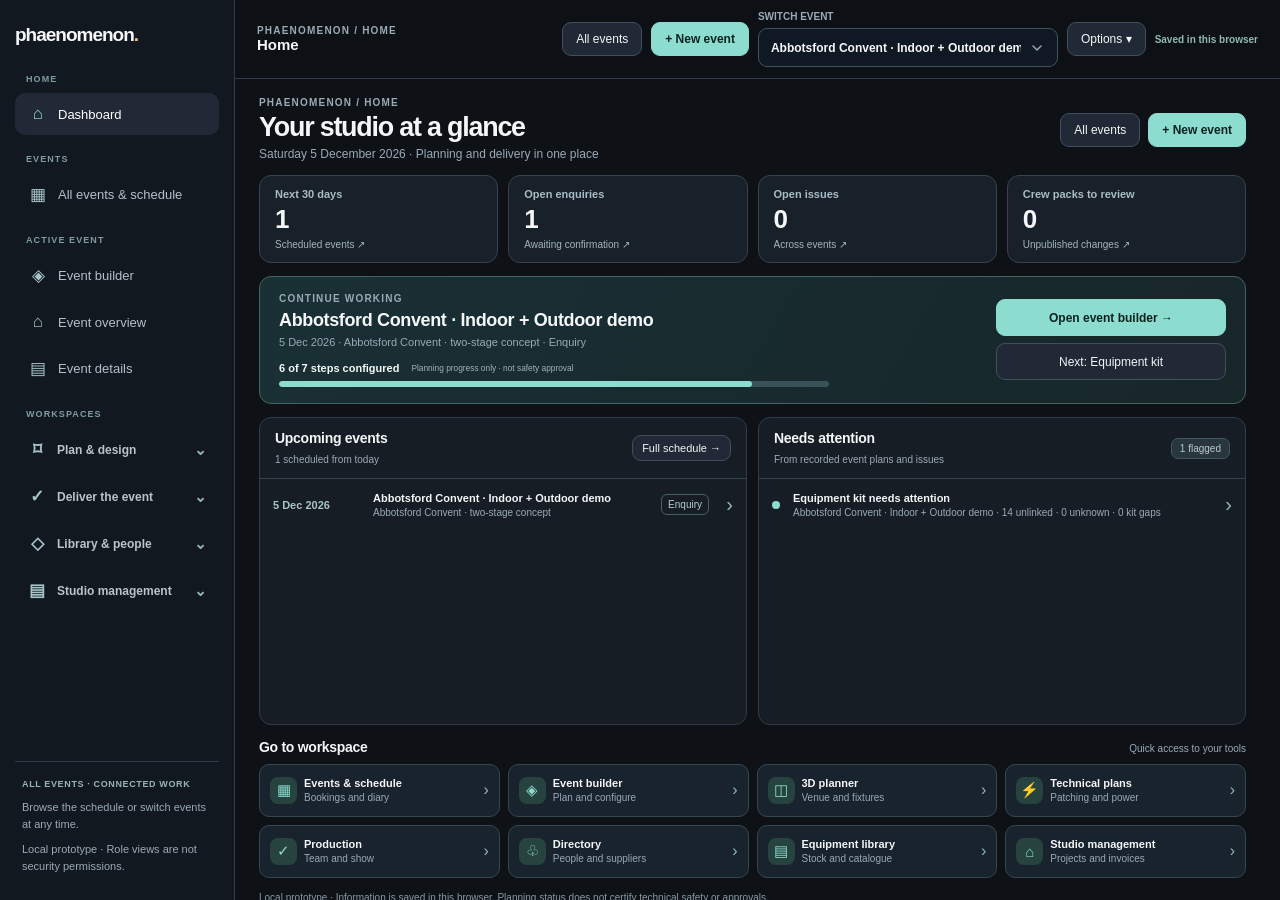
==== commit e5f00d80: "Load studio Home dashboard component and styles" ====
--- a/production.html
+++ b/production.html
@@ -10,11 +10,13 @@
   <link rel="stylesheet" href="venue-workflow.css">
   <link rel="stylesheet" href="shared-ui.css">
   <link rel="stylesheet" href="compact-workspace.css">
+  <link rel="stylesheet" href="home-dashboard.css">
   <script src="venue-geometry.js" defer></script>
   <script src="multi-space.js" defer></script>
   <script src="venue-workflow.js" defer></script>
   <script src="event-builder.js" defer></script>
   <script src="workspace-safety.js" defer></script>
+  <script src="home-dashboard.js" defer></script>
   <script src="production-os.js" defer></script>
   <script src="shared-ui.js" defer></script>
 </head>
--- a/compact-workspace.css
+++ b/compact-workspace.css
@@ -15,7 +15,7 @@
   --ph-list-height: clamp(240px, 54dvh, 560px);
   --ph-table-height: clamp(260px, 58dvh, 620px);
 }
-@media (min-width: 841px) and (screen) {
+@media screen and (min-width: 841px) {
   html, body { height:100%; overflow:hidden; }
   body:has(#production-app) .shell,
   body:has(#app) .app-shell {
@@ -223,3 +223,19 @@
   }
   th { position:static!important; }
 }
+
+
+/* Reusable primitives for future list, catalogue and schedule workspaces. */
+.ph-bounded-list {
+  max-height:var(--ph-list-height);
+  overflow:auto;
+  overscroll-behavior:contain;
+  min-height:0;
+}
+.ph-table-region thead th {
+  position:sticky;
+  top:0;
+  z-index:3;
+}
+body:has(#production-app) .ph-table-region thead th { background:#202935;box-shadow:0 1px 0 #40505c; }
+body:has(#app) .ph-table-region thead th { background:#f1f6f3;box-shadow:0 1px 0 #dce8e3; }
--- a/home-dashboard.css
+++ b/home-dashboard.css
@@ -0,0 +1,63 @@
+/* Phaenomenon home dashboard. Small, actionable and viewport conscious. */
+.home-dashboard{display:grid;gap:13px;min-width:0}
+.home-top{display:flex;align-items:center;justify-content:space-between;gap:16px;flex-wrap:wrap}
+.home-top .eyebrow{display:block;margin-bottom:4px}
+.home-top h1{font-size:clamp(23px,2.1vw,30px);margin:0 0 3px;letter-spacing:-.045em}
+.home-top p{font-size:12px;line-height:1.35;margin:0}
+.home-top-actions{display:flex;align-items:center;gap:8px;flex-wrap:wrap}
+.home-metrics{display:grid;grid-template-columns:repeat(4,minmax(0,1fr));gap:10px}
+.home-metric{min-width:0;display:flex;flex-direction:column;gap:5px;text-decoration:none;color:var(--text);background:#18212a;border:1px solid #34434e;border-radius:12px;padding:12px 15px;transition:background .14s,border-color .14s}
+.home-metric:hover,.home-metric:focus-visible{background:#22313a;border-color:#76b7a9}
+.home-metric-label{font-size:11px;font-weight:700;color:#a9bcc5}
+.home-metric strong{font-size:26px;line-height:1.1;font-weight:800;letter-spacing:-.05em}
+.home-metric small{font-size:10px;color:#a2b5bd;white-space:nowrap;overflow:hidden;text-overflow:ellipsis}
+.home-current{display:flex;justify-content:space-between;align-items:center;gap:20px;background:linear-gradient(120deg,#193035,#172629);border-color:#42655f;padding:16px 19px!important}
+.home-current-left{min-width:0;flex:1}
+.home-current-kicker{display:flex;gap:10px;align-items:center;flex-wrap:wrap;margin-bottom:5px}
+.home-current h2{font-size:18px;margin:0 0 4px;line-height:1.25}
+.home-current p{font-size:11px;margin:0 0 12px;line-height:1.35;overflow-wrap:anywhere}
+.home-warning{font-size:10px;padding:3px 8px;background:#403020;color:#f3d29e;border:1px solid #77603e;border-radius:6px;font-weight:700}
+.home-progress-text{display:flex;align-items:center;gap:12px;flex-wrap:wrap;font-size:10px;margin-bottom:7px}
+.home-progress-text strong{font-size:11px}
+.home-progress-text small{color:#9db3b5}
+.home-progress{height:6px;max-width:550px;overflow:hidden;background:#385258;border-radius:30px}
+.home-progress>span{display:block;height:100%;background:#8cddcf;border-radius:30px}
+.home-current-actions{display:flex;flex-direction:column;align-items:stretch;justify-content:center;gap:7px;min-width:min(230px,30%)}
+.home-current-actions .btn{min-height:37px;justify-content:center}
+.home-panels{display:grid;grid-template-columns:repeat(2,minmax(0,1fr));gap:11px;min-width:0}
+.home-panel{padding:0!important;overflow:hidden}
+.home-panel-heading{display:flex;align-items:center;justify-content:space-between;gap:8px;min-height:58px;padding:12px 15px;border-bottom:1px solid #35444e}
+.home-panel-heading h2{font-size:14px;line-height:1.2;margin:0 0 3px}
+.home-panel-heading small{font-size:10px;color:var(--muted)}
+.home-count{font-size:10px;padding:4px 8px;border-radius:7px;background:#28363e;border:1px solid #435661;color:#b9cbcf;white-space:nowrap}
+.home-panel-list{height:min(28dvh,245px);min-height:150px;overflow:auto;overscroll-behavior:contain;scrollbar-width:thin}
+.home-panel-list:focus-visible{outline:2px solid #8cddcf;outline-offset:-3px}
+.home-row{display:grid;grid-template-columns:90px minmax(0,1fr) auto 14px;align-items:center;gap:10px;padding:9px 13px;min-height:52px;border-bottom:1px solid #2c3943;text-decoration:none;color:var(--text)}
+.home-row:last-child{border-bottom:0}
+.home-row:hover,.home-row:focus-visible{background:#263740}
+.home-row-date{font-size:11px;color:#a8c4c5;font-weight:700}
+.home-row-detail{min-width:0;display:grid;gap:3px}
+.home-row-detail strong{font-size:11px;white-space:nowrap;overflow:hidden;text-overflow:ellipsis}
+.home-row-detail small{font-size:10px;color:var(--muted);white-space:nowrap;overflow:hidden;text-overflow:ellipsis}
+.home-row-status{font-size:10px;color:#b7cfca;border:1px solid #45635e;border-radius:6px;padding:4px 6px;white-space:nowrap}
+.home-row-chevron{font-size:20px;color:#91bab6;text-align:right}
+.home-alert-row{grid-template-columns:11px minmax(0,1fr) 14px}
+.home-alert-dot{width:8px;height:8px;display:block;border-radius:50%;background:#8cddcf}
+.home-alert-dot.issue{background:#e4b579}
+.home-empty{font-size:12px;color:#9eafb9;padding:16px;margin:0}
+.home-shortcuts{min-width:0}
+.home-shortcuts-heading{display:flex;align-items:baseline;justify-content:space-between;gap:10px;margin:1px 0 9px}
+.home-shortcuts-heading h2{font-size:14px;margin:0}
+.home-shortcuts-heading small{font-size:10px;color:var(--muted)}
+.home-shortcut-grid{display:grid;grid-template-columns:repeat(4,minmax(0,1fr));gap:8px}
+.home-shortcut{min-width:0;display:grid;grid-template-columns:26px minmax(0,1fr) 10px;align-items:center;gap:8px;padding:12px 10px;border:1px solid #354651;border-radius:10px;text-decoration:none;color:var(--text);background:#19232d}
+.home-shortcut:hover,.home-shortcut:focus-visible{background:#243640;border-color:#75b7ad}
+.home-shortcut-icon{display:grid;place-items:center;width:27px;height:27px;background:#27433f;color:#8cddcf;border-radius:8px;font-size:15px}
+.home-shortcut strong{font-size:11px;display:block;margin-bottom:3px;white-space:nowrap;overflow:hidden;text-overflow:ellipsis}
+.home-shortcut small{display:block;font-size:10px;color:#96aab6;white-space:nowrap;overflow:hidden;text-overflow:ellipsis}
+.home-shortcut .home-row-chevron{font-size:16px}
+.home-disclaimer{font-size:10px!important;color:#879aa5;margin:0!important;line-height:1.35}
+@media(max-width:1150px){.home-shortcut-grid{grid-template-columns:repeat(2,minmax(0,1fr))}.home-row{grid-template-columns:75px minmax(0,1fr) 12px}.home-row-status{display:none}.home-alert-row{grid-template-columns:11px minmax(0,1fr) 12px}}
+@media(max-width:850px){.home-metrics{grid-template-columns:repeat(2,minmax(0,1fr))}.home-panels{grid-template-columns:1fr}.home-panel-list{height:auto;max-height:min(36dvh,360px)}.home-current{align-items:stretch;flex-direction:column}.home-current-actions{min-width:0;flex-direction:row;flex-wrap:wrap}.home-current-actions .btn{flex:1}.home-shortcut-grid{grid-template-columns:repeat(2,minmax(0,1fr))}}
+@media(max-width:480px){.home-top h1{font-size:23px}.home-metric{padding:12px}.home-current{padding:14px!important}.home-row{gap:6px;padding:10px}.home-shortcut{padding:10px 8px;grid-template-columns:24px minmax(0,1fr) 8px}.home-shortcut small{font-size:9px}.home-top-actions{width:100%}.home-top-actions .btn{flex:1}.home-current-actions .btn{flex-basis:100%}}
+@media print{.home-panel-list{height:auto;max-height:none;overflow:visible}.home-dashboard{display:block}.home-shortcut-grid{grid-template-columns:repeat(2,1fr)}}
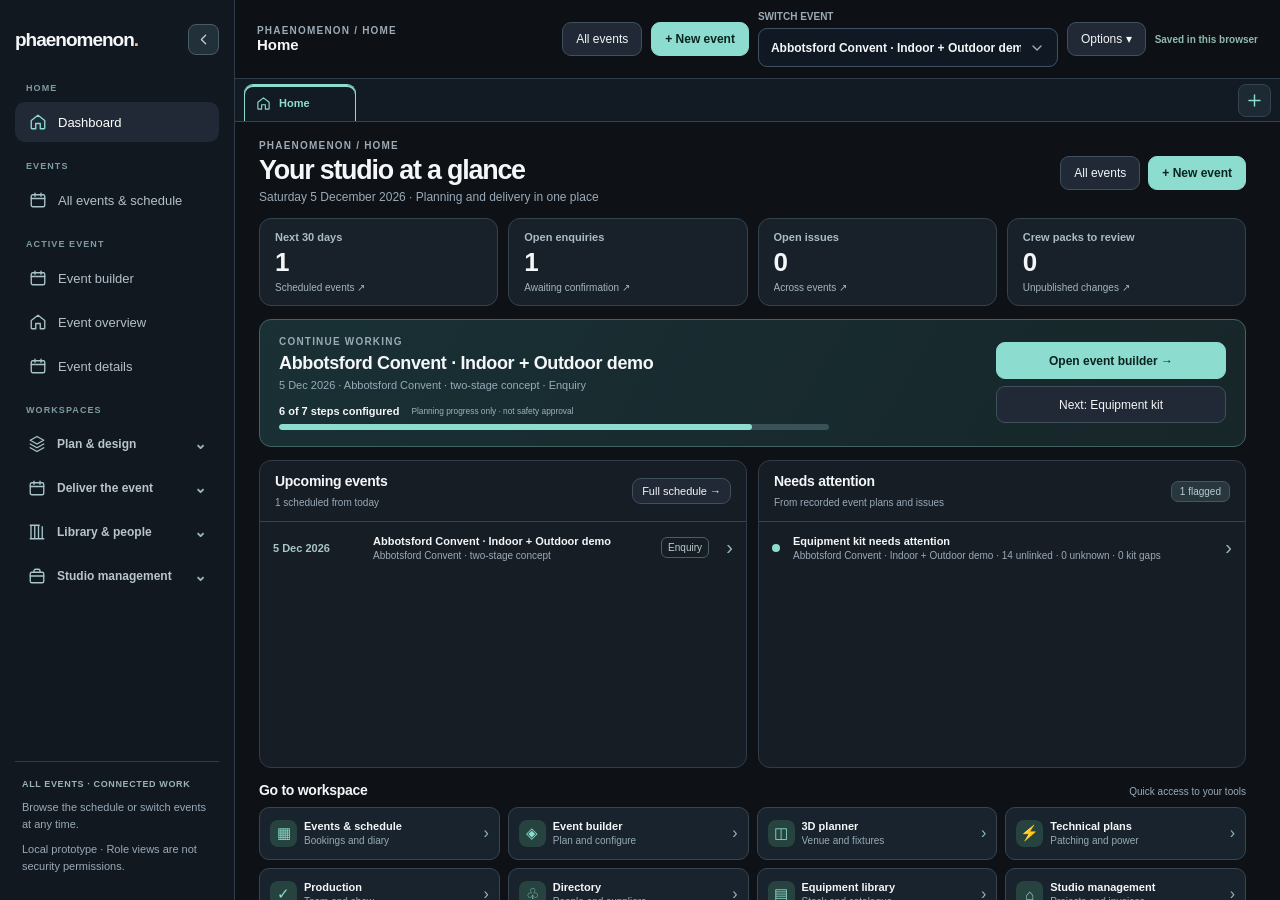
==== commit eda8fbfc: "Enable shared tabbed navigation and icon sidebar in Production" ====
--- a/production.html
+++ b/production.html
@@ -10,6 +10,7 @@
   <link rel="stylesheet" href="venue-workflow.css">
   <link rel="stylesheet" href="shared-ui.css">
   <link rel="stylesheet" href="compact-workspace.css">
+  <link rel="stylesheet" href="workspace-navigation.css">
   <link rel="stylesheet" href="home-dashboard.css">
   <script src="venue-geometry.js" defer></script>
   <script src="multi-space.js" defer></script>
@@ -19,6 +20,7 @@
   <script src="home-dashboard.js" defer></script>
   <script src="production-os.js" defer></script>
   <script src="shared-ui.js" defer></script>
+  <script src="workspace-navigation.js" defer></script>
 </head>
 <body>
   <div id="production-app"></div>
--- a/compact-workspace.css
+++ b/compact-workspace.css
@@ -239,3 +239,5 @@
 }
 body:has(#production-app) .ph-table-region thead th { background:#202935;box-shadow:0 1px 0 #40505c; }
 body:has(#app) .ph-table-region thead th { background:#f1f6f3;box-shadow:0 1px 0 #dce8e3; }
+
+@media(max-width:840px){body:has(#app) .studio-mobile-dock{grid-template-columns:repeat(5,minmax(0,1fr));}}
--- a/workspace-navigation.css
+++ b/workspace-navigation.css
@@ -0,0 +1,194 @@
+/*
+ * Global Phaenomenon navigation system
+ * Consistent single-weight line icons + icon-only collapsible sidebar
+ * Persistent SlugSync-inspired workflow tabs, stable width / horizontal scroll
+ */
+.ph-rail-toggle{
+  flex:0 0 31px;display:grid;place-items:center;width:31px;height:31px;
+  padding:0;border-radius:8px;border:1px solid #465d64;background:#213039;
+  color:#b7d5d1;cursor:pointer;
+}
+.ph-rail-toggle:hover{background:#314a4c;color:#fff;border-color:#79a99f}
+.ph-rail-toggle:focus-visible{outline:2px solid #8cddcf;outline-offset:2px}
+.ph-rail-toggle svg{width:17px;height:17px}
+body:has(#production-app) .rail .nav-symbol svg,
+body:has(#production-app) .rail-group-title .nav-symbol svg,
+body:has(#app) .sidebar .nav-link>svg,
+body:has(#app) .sidebar .nav-group-heading>svg{
+  display:block;width:18px!important;height:18px!important;flex:0 0 18px;
+  stroke-width:1.8;stroke-linecap:round;stroke-linejoin:round;
+}
+body:has(#production-app) .rail .nav-symbol{flex:0 0 20px}
+body:has(#production-app) .rail-group-title .nav-symbol{flex:0 0 20px}
+body:has(#app) .sidebar .nav-subitems .nav-link svg,
+body:has(#production-app) .rail-subnav .nav-symbol svg{
+  width:16px!important;height:16px!important;
+}
+/* Fixed-height, scrollable workspace band below the regular app header. */
+.ph-workspace-tabs{
+  --ph-tabs-bg:#121b24;
+  --ph-tabs-edge:#354450;
+  --ph-tab-bg:#1d2a34;
+  --ph-tab-muted:#a1b2bb;
+  --ph-tab-hover:#2a3c45;
+  --ph-tab-focus:#8cddcf;
+  flex:0 0 43px;min-height:43px;max-height:43px;
+  display:flex;align-items:stretch;gap:5px;
+  background:var(--ph-tabs-bg);
+  border-bottom:1px solid var(--ph-tabs-edge);
+  padding:5px 9px 0;
+  min-width:0;
+  position:relative;z-index:4;
+}
+body:has(#app) .ph-workspace-tabs{
+  --ph-tabs-bg:#f5f8f7;
+  --ph-tabs-edge:#dbe6e3;
+  --ph-tab-bg:#ebf0ef;
+  --ph-tab-muted:#6c8187;
+  --ph-tab-hover:#e0eae7;
+  --ph-tab-focus:#367e72;
+}
+.ph-tabs-track{
+  flex:1 1 0;display:flex;align-items:stretch;gap:4px;
+  min-width:0;overflow-x:auto;overflow-y:hidden;
+  overscroll-behavior-x:contain;scrollbar-width:none;
+  scroll-snap-type:x proximity;
+  -webkit-overflow-scrolling:touch;
+}
+.ph-tabs-track::-webkit-scrollbar{display:none}
+.ph-workspace-tab{
+  position:relative;
+  flex:0 0 205px;width:205px;min-width:205px;max-width:205px;
+  min-height:35px;display:flex;align-items:center;min-width:0;
+  background:var(--ph-tab-bg);color:var(--ph-tab-muted);
+  border:1px solid var(--ph-tabs-edge);border-bottom:0;
+  border-radius:9px 9px 0 0;
+  scroll-snap-align:start;
+}
+.ph-workspace-tab.is-home{flex-basis:112px;width:112px;max-width:112px}
+.ph-workspace-tab.is-active{
+  background:var(--ph-tabs-bg);
+  color:var(--ph-tab-focus);
+  border-color:var(--ph-tab-focus);
+  box-shadow:inset 0 2px 0 var(--ph-tab-focus);
+}
+.ph-workspace-tab:hover:not(.is-active){background:var(--ph-tab-hover);color:inherit}
+.ph-tab-link{
+  display:flex;align-items:center;gap:8px;min-width:0;min-height:35px;
+  flex:1 1 auto;padding:0 5px 0 10px;text-decoration:none;color:inherit!important;
+}
+.ph-tab-link:focus-visible{outline:2px solid var(--ph-tab-focus);outline-offset:-3px;border-radius:7px}
+.ph-tab-icon{display:inline-flex;align-items:center;justify-content:center;flex:0 0 16px}
+.ph-tab-icon svg{width:15px;height:15px}
+.ph-tab-title{
+  font-size:11px;font-weight:700;min-width:0;flex:1 1 auto;
+  white-space:nowrap;overflow:hidden;text-overflow:ellipsis;
+}
+.ph-tab-status{
+  width:6px;height:6px;border-radius:100%;display:inline-block;flex:none;
+  background:#9aaab6;
+}
+.ph-tab-status.is-teal{background:#83d2c0}
+.ph-tab-status.is-amber{background:#e5b775}
+.ph-tab-status.is-red{background:#e99898}
+.ph-tab-status.is-blue{background:#95b4e7}
+.ph-tab-close{
+  flex:0 0 23px;width:23px;height:24px;margin-right:4px;padding:0;
+  display:grid;place-items:center;border:0;border-radius:6px;background:transparent;
+  color:var(--ph-tab-muted);cursor:pointer;
+}
+.ph-tab-close:hover{background:#ad72732f;color:#e6a3a4}
+.ph-tab-close:focus-visible{outline:2px solid var(--ph-tab-focus)}
+.ph-tab-close svg{width:12px;height:12px}
+.ph-tab-new{
+  flex:0 0 33px;width:33px;height:33px;align-self:center;
+  display:grid;place-items:center;border:1px solid var(--ph-tabs-edge);
+  border-radius:8px;background:var(--ph-tab-bg);color:var(--ph-tab-focus);
+  cursor:pointer;margin-bottom:4px;padding:0;
+}
+.ph-tab-new:hover{background:var(--ph-tab-hover);border-color:var(--ph-tab-focus)}
+.ph-tab-new:focus-visible{outline:2px solid var(--ph-tab-focus);outline-offset:1px}
+.ph-tab-new svg{width:19px;height:19px}
+/* Sidebar only collapses on desktop; mobile keeps its separate navigation drawer. */
+@media screen and (min-width:841px){
+  body.ph-nav-collapsed:has(#production-app) .shell,
+  body.ph-nav-collapsed:has(#app) .app-shell{
+    grid-template-columns:68px minmax(0,1fr)!important;
+  }
+  body.ph-nav-collapsed:has(#production-app) .rail,
+  body.ph-nav-collapsed:has(#app) .sidebar{
+    width:68px;min-width:68px;padding:16px 7px 12px!important;overflow-x:hidden;
+  }
+  body.ph-nav-collapsed:has(#production-app) .rail-top,
+  body.ph-nav-collapsed:has(#app) .sidebar-heading{
+    display:flex;align-items:center;flex-direction:column;gap:9px;
+  }
+  body.ph-nav-collapsed:has(#production-app) .rail-top .brand{
+    font-size:0!important;line-height:0;margin:0 auto;padding:0;
+    display:grid;place-items:center;width:38px;height:37px;
+    border-radius:9px;background:#273f3e;
+  }
+  body.ph-nav-collapsed:has(#production-app) .rail-top .brand::before{
+    content:'P';font-size:21px;line-height:1;font-weight:800;color:#dcf4ed;
+  }
+  body.ph-nav-collapsed:has(#production-app) .rail-top .brand>span{display:none}
+  body.ph-nav-collapsed:has(#app) .sidebar .logo{
+    width:38px;max-width:38px;padding:0!important;margin:0 auto;
+    display:grid;place-items:center;
+  }
+  body.ph-nav-collapsed:has(#app) .sidebar .logo>span:not(.logo-mark){display:none!important}
+  body.ph-nav-collapsed:has(#app) .sidebar .logo-mark{width:36px;height:36px}
+  body.ph-nav-collapsed:has(#production-app) .rail-label,
+  body.ph-nav-collapsed:has(#app) .sidebar .nav-label,
+  body.ph-nav-collapsed:has(#production-app) .rail-bottom,
+  body.ph-nav-collapsed:has(#app) .sidebar-bottom,
+  body.ph-nav-collapsed:has(#production-app) .rail-subnav,
+  body.ph-nav-collapsed:has(#app) .nav-subitems,
+  body.ph-nav-collapsed:has(#production-app) .rail-chevron,
+  body.ph-nav-collapsed:has(#app) .nav-chevron{
+    display:none!important;
+  }
+  body.ph-nav-collapsed:has(#production-app) .rail nav,
+  body.ph-nav-collapsed:has(#app) .sidebar .nav-items{gap:5px}
+  body.ph-nav-collapsed:has(#production-app) .rail .nav,
+  body.ph-nav-collapsed:has(#production-app) .rail-group-title,
+  body.ph-nav-collapsed:has(#app) .sidebar .nav-link,
+  body.ph-nav-collapsed:has(#app) .sidebar .nav-group-heading{
+    width:44px;height:44px;min-height:44px;max-height:44px;margin:0 auto;
+    padding:0!important;display:flex;justify-content:center;align-items:center;gap:0;
+    white-space:nowrap;border-radius:10px;
+  }
+  body.ph-nav-collapsed:has(#production-app) .rail .nav>span:not(.nav-symbol),
+  body.ph-nav-collapsed:has(#production-app) .rail-group-title>span:not(.nav-symbol),
+  body.ph-nav-collapsed:has(#app) .sidebar .nav-link>span,
+  body.ph-nav-collapsed:has(#app) .sidebar .nav-group-heading>span{
+    display:none!important;
+  }
+  body.ph-nav-collapsed:has(#production-app) .rail .nav-symbol,
+  body.ph-nav-collapsed:has(#app) .sidebar .nav-link>svg,
+  body.ph-nav-collapsed:has(#app) .sidebar .nav-group-heading>svg{
+    flex:0 0 20px;margin:0;
+  }
+  body.ph-nav-collapsed:has(#production-app) .rail-group[open],
+  body.ph-nav-collapsed:has(#app) .nav-group[open]{background:transparent}
+  body.ph-nav-collapsed:has(#production-app) .rail-group-title:hover,
+  body.ph-nav-collapsed:has(#app) .nav-group-heading:hover{background:#2a4846;color:#def3ef}
+  body.ph-nav-collapsed:has(#app) .sidebar .nav-feature{border-width:1px!important}
+  body.ph-nav-collapsed:has(#app) .sidebar .nav-items .nav-link svg{opacity:1}
+}
+@media screen and (max-width:840px){
+  .ph-rail-toggle{display:none!important}
+  .ph-workspace-tabs{height:39px;min-height:39px;max-height:39px;flex-basis:39px;padding:3px 6px 0}
+  .ph-workspace-tab{flex:0 0 165px;width:165px;min-width:165px;max-width:165px;min-height:34px}
+  .ph-workspace-tab.is-home{flex-basis:92px;width:92px;max-width:92px}
+  .ph-tab-link{min-height:34px;gap:5px;padding-left:8px}
+  .ph-tab-title{font-size:10px}
+  .ph-tab-new{margin-bottom:3px}
+}
+@media print{
+  .ph-workspace-tabs,.ph-rail-toggle{display:none!important}
+  body.ph-nav-collapsed .shell,body.ph-nav-collapsed .app-shell{grid-template-columns:1fr!important}
+}
+@media(prefers-reduced-motion:reduce){
+  .ph-tabs-track{scroll-behavior:auto!important}
+}
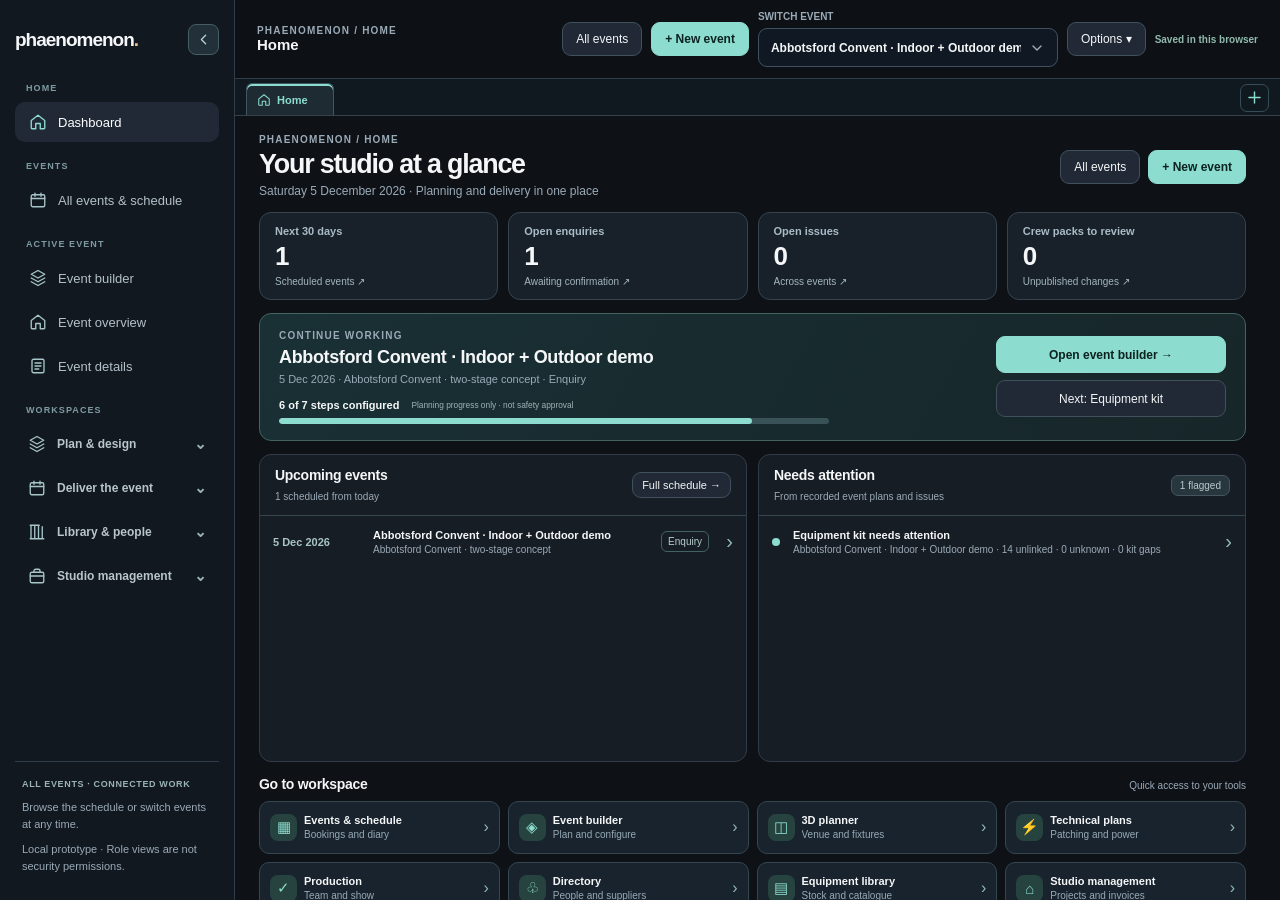
==== commit f4174560: "Load shared lifecycle data model before event interfaces" ====
--- a/production.html
+++ b/production.html
@@ -15,6 +15,7 @@
   <script src="venue-geometry.js" defer></script>
   <script src="multi-space.js" defer></script>
   <script src="venue-workflow.js" defer></script>
+  <script src="event-lifecycle.js" defer></script>
   <script src="event-builder.js" defer></script>
   <script src="workspace-safety.js" defer></script>
   <script src="home-dashboard.js" defer></script>
--- a/workspace-navigation.css
+++ b/workspace-navigation.css
@@ -191,4 +191,149 @@
 }
 @media(prefers-reduced-motion:reduce){
   .ph-tabs-track{scroll-behavior:auto!important}
-}+}
+
+/* v2: slimmer, flush workspace band. Tabs should read like a navigation strip,
+   not a row of oversized raised cards. */
+.ph-workspace-tabs{
+  flex:0 0 37px;
+  height:37px;
+  min-height:37px;
+  max-height:37px;
+  gap:7px;
+  padding:4px 11px 0;
+  background:#111920;
+  border-bottom:1px solid #33424d;
+  z-index:32;
+}
+.ph-tabs-track{gap:3px;align-items:stretch;}
+.ph-workspace-tab{
+  flex:0 0 172px;
+  width:172px;
+  min-width:172px;
+  max-width:172px;
+  min-height:0;
+  height:32px;
+  background:transparent;
+  color:#a8b9c2;
+  border:1px solid transparent;
+  border-bottom:0;
+  border-radius:6px 6px 0 0;
+}
+.ph-workspace-tab.is-home{
+  flex-basis:88px;
+  width:88px;
+  min-width:88px;
+  max-width:88px;
+}
+.ph-workspace-tab.is-active{
+  background:#1e2b33;
+  color:#8cddcf;
+  border-color:#405761;
+  box-shadow:inset 0 2px 0 #8cddcf;
+}
+.ph-workspace-tab:hover:not(.is-active){background:#22313a;color:#d9e6e7}
+.ph-tab-link{min-height:31px;gap:6px;padding:0 2px 0 9px;}
+.ph-tab-icon{flex-basis:15px}
+.ph-tab-icon svg{width:14px;height:14px}
+.ph-tab-title{font-size:11px;font-weight:600;letter-spacing:0}
+.ph-tab-status{width:5px;height:5px;opacity:.85}
+.ph-tab-close{width:21px;flex-basis:21px;height:22px;margin-right:3px}
+.ph-tab-close svg{width:11px;height:11px}
+.ph-tab-new{
+  flex:0 0 29px;
+  width:29px;
+  height:28px;
+  align-self:center;
+  margin-bottom:3px;
+  background:transparent;
+  border:1px solid #364d58;
+  border-radius:7px;
+}
+.ph-tab-new:hover{background:#263d42}
+body:has(#app) .ph-workspace-tabs{background:#f6f8f7;border-color:#dce6e3}
+body:has(#app) .ph-workspace-tab{color:#61757b}
+body:has(#app) .ph-workspace-tab.is-active{background:#fff;color:#2b796e;border-color:#d8e6e0;box-shadow:inset 0 2px 0 #398b7c}
+body:has(#app) .ph-workspace-tab:hover:not(.is-active){background:#e6efec;color:#2f504f}
+body:has(#app) .ph-tab-new{border-color:#cadbd5;color:#3b786e}
+/* The picker is anchored to + and floats above workspace content. */
+.ph-tab-picker{
+  position:absolute;
+  top:calc(100% + 5px);
+  right:10px;
+  width:min(260px,calc(100vw - 25px));
+  max-height:min(440px,calc(100dvh - 110px));
+  display:flex;
+  flex-direction:column;
+  overflow:hidden;
+  z-index:200;
+  border:1px solid #47606a;
+  border-radius:11px;
+  background:#192730;
+  color:#eaf2f4;
+  box-shadow:0 18px 42px rgba(0,0,0,.48);
+  padding:6px;
+}
+.ph-tab-picker-heading{
+  padding:8px 10px;
+  font-size:11px;
+  text-transform:uppercase;
+  letter-spacing:.08em;
+  font-weight:750;
+  color:#a1bcbf;
+}
+.ph-tab-picker-items{
+  min-height:0;
+  overflow-y:auto;
+  scrollbar-width:thin;
+  overscroll-behavior:contain;
+}
+.ph-tab-picker-item{
+  width:100%;
+  min-height:35px;
+  display:flex;
+  align-items:center;
+  gap:10px;
+  padding:7px 10px;
+  text-align:left;
+  font-size:12px;font-weight:600;font-family:inherit;
+  background:transparent;
+  border:0;
+  border-radius:7px;
+  color:inherit;
+  cursor:pointer;
+}
+.ph-tab-picker-item svg{width:16px;height:16px;flex:none;color:#9ccec5}
+.ph-tab-picker-item:hover,.ph-tab-picker-item:focus-visible{background:#30454a;outline:none}
+.ph-tab-picker-hint{
+  padding:9px 10px 5px;
+  border-top:1px solid #344650;
+  color:#99abb5;
+  font-size:10px;
+  line-height:1.35;
+  margin:5px 0 0;
+}
+body:has(#app) .ph-tab-picker{
+  background:#fff;
+  color:#2c4245;
+  border-color:#d2e2dd;
+  box-shadow:0 14px 35px #17322b25;
+}
+body:has(#app) .ph-tab-picker-heading{color:#608178}
+body:has(#app) .ph-tab-picker-item svg{color:#3c8378}
+body:has(#app) .ph-tab-picker-item:hover,
+body:has(#app) .ph-tab-picker-item:focus-visible{background:#edf5f2}
+body:has(#app) .ph-tab-picker-hint{color:#728b86;border-color:#e2ebe6}
+@media(max-width:840px){
+  .ph-workspace-tabs{flex-basis:35px;height:35px;min-height:35px;max-height:35px;padding:3px 7px 0}
+  .ph-workspace-tab{flex-basis:150px;width:150px;min-width:150px;max-width:150px;height:31px}
+  .ph-workspace-tab.is-home{flex-basis:79px;width:79px;min-width:79px;max-width:79px}
+  .ph-tab-link{min-height:30px}
+  .ph-tab-new{width:27px;flex-basis:27px;height:27px}
+  .ph-tab-picker{max-height:min(390px,calc(100dvh - 90px));right:6px}
+}
+@media print{.ph-tab-picker{display:none!important}}
+
+/* Header option menus remain above the navigation band when opened. */
+body:has(#production-app) .header{z-index:50}
+body:has(#app) .topbar{position:relative;z-index:50}
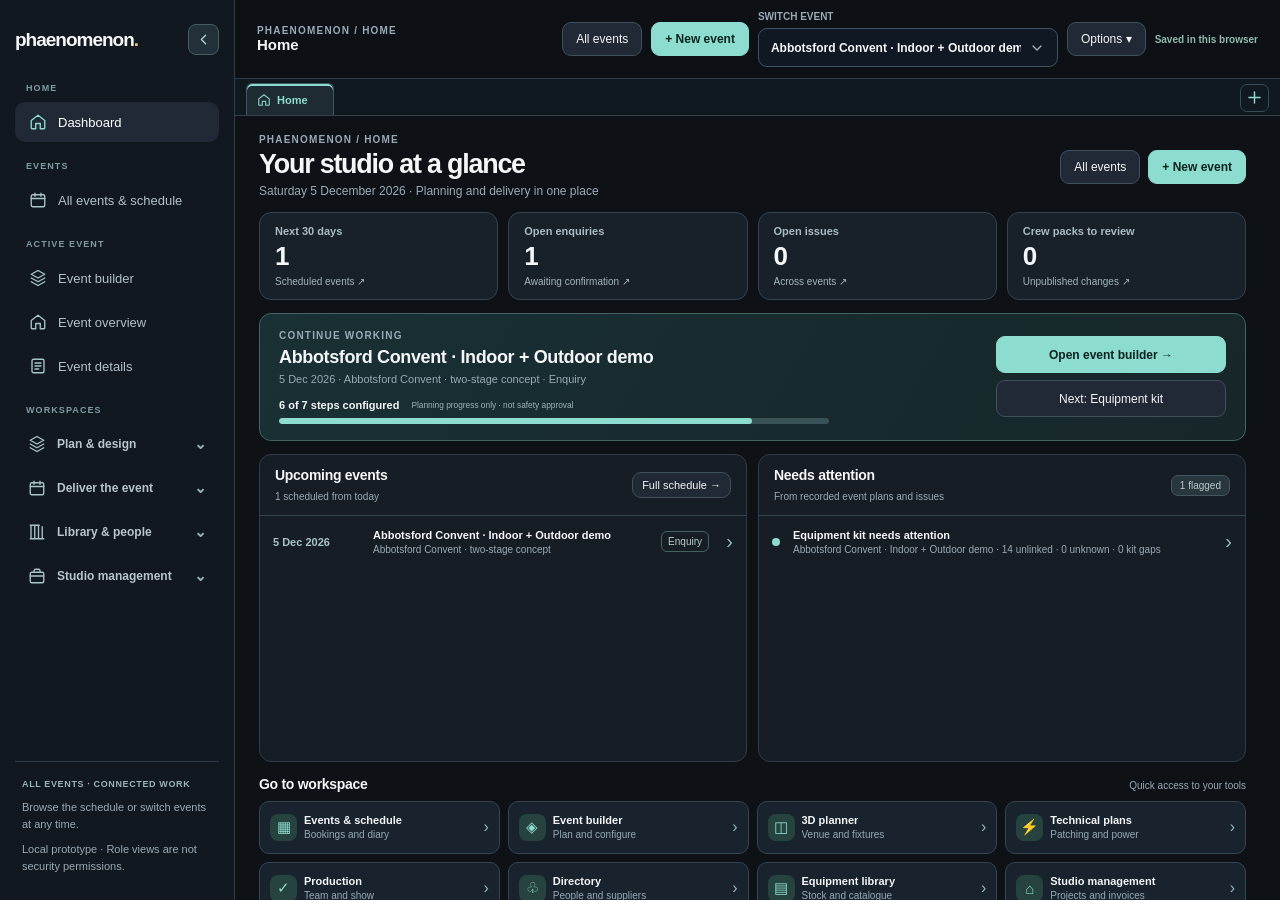
==== commit 7fe8d4b5: "Load lifecycle forms and styles in production.html" ====
--- a/production.html
+++ b/production.html
@@ -11,11 +11,13 @@
   <link rel="stylesheet" href="shared-ui.css">
   <link rel="stylesheet" href="compact-workspace.css">
   <link rel="stylesheet" href="workspace-navigation.css">
+  <link rel="stylesheet" href="event-lifecycle.css">
   <link rel="stylesheet" href="home-dashboard.css">
   <script src="venue-geometry.js" defer></script>
   <script src="multi-space.js" defer></script>
   <script src="venue-workflow.js" defer></script>
   <script src="event-lifecycle.js" defer></script>
+  <script src="event-lifecycle-ui.js" defer></script>
   <script src="event-builder.js" defer></script>
   <script src="workspace-safety.js" defer></script>
   <script src="home-dashboard.js" defer></script>
--- a/event-lifecycle.css
+++ b/event-lifecycle.css
@@ -0,0 +1,45 @@
+/* Compact event lifecycle controls shared by Production and Studio. */
+.ph-lifecycle-fields{grid-column:1/-1;display:grid;grid-template-columns:repeat(2,minmax(0,1fr));gap:10px 13px;align-items:start}
+.ph-lifecycle-fields>label{min-width:0}
+.ph-lifecycle-fields .ph-lifecycle-wide{grid-column:1/-1}
+.ph-lifecycle-fields input,.ph-lifecycle-fields select{width:100%;min-width:0}
+.ph-stage-strip{display:grid;grid-template-columns:repeat(4,minmax(0,1fr));gap:8px;margin:8px 0 13px}
+.ph-stage-strip>a,.ph-stage-strip>span{display:flex;flex-direction:column;gap:5px;padding:10px 12px;border:1px solid #3b5259;border-radius:9px;background:#17272e;min-width:0;color:#d7e9e8;text-decoration:none}
+.ph-stage-strip small{color:#9cb6b9;font-size:10px}
+.ph-stage-strip strong{white-space:nowrap;overflow:hidden;text-overflow:ellipsis;font-size:12px;font-weight:700}
+.ph-stage-strip>a:hover{border-color:#75c1b3;background:#213d3c}
+body:has(#app) .ph-stage-strip>a,body:has(#app) .ph-stage-strip>span{border-color:#d7e8e2;background:#f5faf8;color:#34524d}
+body:has(#app) .ph-stage-strip small{color:#7d958d}
+.ph-closeout-summary{display:flex;flex-direction:column;align-items:flex-end;gap:2px}
+.ph-closeout-summary strong{font-size:18px}
+.ph-closeout-summary small{font-size:11px;color:var(--muted,#9faab1)}
+.ph-lifecycle-closeout{min-width:0}
+.ph-lifecycle-closeout .section-head{margin-bottom:10px}
+.ph-closeout-progress{height:6px;width:100%;border-radius:99px;background:#32434a;overflow:hidden;margin-bottom:12px}
+.ph-closeout-progress span{display:block;height:100%;background:#8cddcf}
+.ph-closeout-group{margin:14px 0}
+.ph-closeout-group h3{font-size:12px;color:#9edace;margin:0 0 7px;text-transform:uppercase;letter-spacing:.04em}
+.ph-closeout-row{display:grid;grid-template-columns:minmax(190px,1.45fr) 145px minmax(160px,1fr);align-items:center;gap:12px;border-bottom:1px solid #35434b;padding:8px 0;min-width:0}
+.ph-closeout-task{display:grid;gap:3px;min-width:0}
+.ph-closeout-task strong{font-size:12px}
+.ph-closeout-task small{color:#91a5ae;font-size:10px}
+.ph-closeout-state{min-width:0}
+.ph-closeout-state select{width:100%;min-width:0}
+.ph-closeout-derived{display:inline-flex;border-radius:7px;padding:6px 9px;background:#29413c;color:#ade4d5;font-size:11px}
+.ph-closeout-note{color:#a3b5bc;font-size:10px}
+.ph-closeout-reason{min-width:0}
+.ph-closeout-reason input{width:100%;font-size:11px;min-width:0}
+.ph-closeout-actions{margin-top:13px;gap:8px}
+.ph-closed-caption{font-size:11px;color:#96a8ae;margin:10px 0 0}
+.ph-opportunity-heading{display:flex;align-items:center;gap:8px;flex-wrap:wrap}
+.ph-opportunity-tag{display:inline-flex;background:#223b3a;border:1px solid #456c62;border-radius:6px;color:#aee0d0;padding:3px 7px;font-size:10px;font-weight:700;white-space:nowrap}
+.ph-event-index-meta{font-size:10px;color:#a7b9be}
+.ph-lifecycle-summary-note{font-size:11px;color:#a6bbb9}
+.visually-hidden{position:absolute!important;width:1px;height:1px;margin:-1px;padding:0;overflow:hidden;clip:rect(0,0,0,0);white-space:nowrap;border:0}
+body:has(#app) .ph-closeout-group h3{color:#38776e}
+body:has(#app) .ph-closeout-row{border-color:#e0e9e5}
+body:has(#app) .ph-closeout-task small{color:#748d89}
+body:has(#app) .ph-closeout-derived{background:#e2f2eb;color:#2d7866}
+@media(max-width:920px){.ph-closeout-row{grid-template-columns:minmax(140px,1fr) minmax(120px,.6fr)}.ph-closeout-reason,.ph-closeout-note{grid-column:1/-1}.ph-closeout-row{gap:7px}}
+@media(max-width:600px){.ph-stage-strip{grid-template-columns:repeat(2,minmax(0,1fr))}.ph-lifecycle-fields{grid-template-columns:1fr}.ph-lifecycle-fields .ph-lifecycle-wide{grid-column:auto}.ph-closeout-row{grid-template-columns:minmax(0,1fr) 120px}.ph-closeout-group{margin:10px 0}}
+@media print{.ph-closeout-row{break-inside:avoid}.ph-lifecycle-closeout .btn{display:none}}
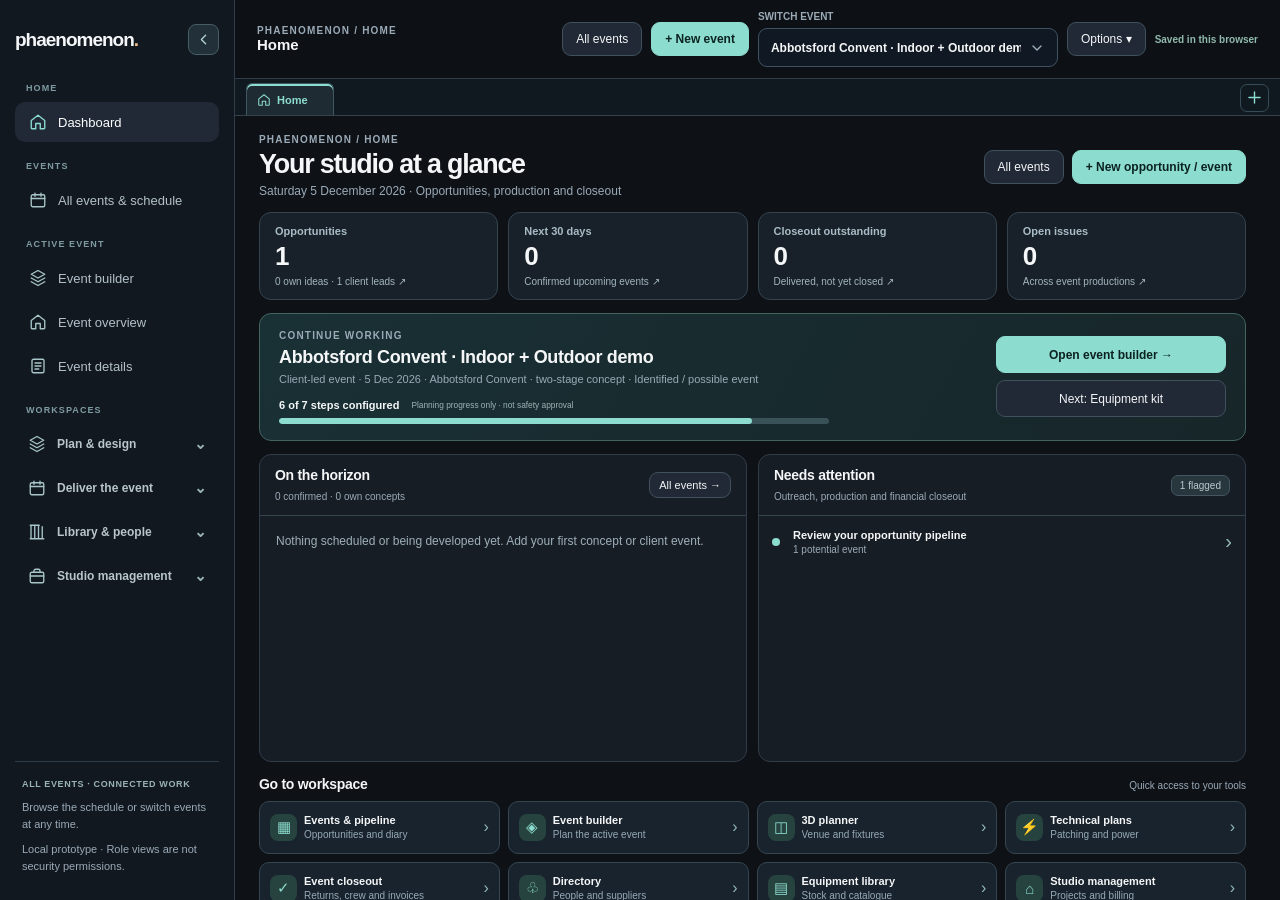
==== commit 747dd754: "Load isolated community noticeboard review in private Production workspace" ====
--- a/production.html
+++ b/production.html
@@ -13,6 +13,7 @@
   <link rel="stylesheet" href="workspace-navigation.css">
   <link rel="stylesheet" href="event-lifecycle.css">
   <link rel="stylesheet" href="home-dashboard.css">
+  <link rel="stylesheet" href="community-admin.css">
   <script src="venue-geometry.js" defer></script>
   <script src="multi-space.js" defer></script>
   <script src="venue-workflow.js" defer></script>
@@ -21,6 +22,8 @@
   <script src="event-builder.js" defer></script>
   <script src="workspace-safety.js" defer></script>
   <script src="home-dashboard.js" defer></script>
+  <script src="community-data.js" defer></script>
+  <script src="community-admin.js" defer></script>
   <script src="production-os.js" defer></script>
   <script src="shared-ui.js" defer></script>
   <script src="workspace-navigation.js" defer></script>
--- a/event-lifecycle.css
+++ b/event-lifecycle.css
@@ -43,3 +43,23 @@
 @media(max-width:920px){.ph-closeout-row{grid-template-columns:minmax(140px,1fr) minmax(120px,.6fr)}.ph-closeout-reason,.ph-closeout-note{grid-column:1/-1}.ph-closeout-row{gap:7px}}
 @media(max-width:600px){.ph-stage-strip{grid-template-columns:repeat(2,minmax(0,1fr))}.ph-lifecycle-fields{grid-template-columns:1fr}.ph-lifecycle-fields .ph-lifecycle-wide{grid-column:auto}.ph-closeout-row{grid-template-columns:minmax(0,1fr) 120px}.ph-closeout-group{margin:10px 0}}
 @media print{.ph-closeout-row{break-inside:avoid}.ph-lifecycle-closeout .btn{display:none}}
+
+/* Independently scrollable closeout grid; keep actions visible. */
+.ph-closeout-list{max-height:clamp(270px,51dvh,570px);overflow-y:auto;overscroll-behavior:contain;scrollbar-width:thin;scrollbar-gutter:stable;padding-right:6px;border-top:1px solid #3b4d56;border-bottom:1px solid #3b4d56}
+.ph-closeout-list:focus-visible{outline:2px solid #8cddcf;outline-offset:1px}
+.ph-closeout-group h3{position:sticky;top:0;z-index:2;background:#19232d;padding:8px 0;margin:0}
+body:has(#app) .ph-closeout-group h3{background:#fff}
+@media print{.ph-closeout-list{max-height:none;overflow:visible}.ph-closeout-group h3{position:static}}
+
+/* Event leadership is independent of booking/production stage. Hide the
+   external commissioning-client picker for a studio-produced event, without
+   rewriting (or erasing) other organisation and collaborator relationships. */
+.ph-lifecycle-lead{grid-column:1/-1}
+.ph-lifecycle-lead-hint{display:block;font-size:10px;line-height:1.4;color:#9bafb4;font-weight:400;margin-top:4px}
+body:has(#app) .ph-lifecycle-lead-hint{color:#69847c}
+form:has(select[name="eventLead"] option[value="studio"]:checked) [data-ph-client-field]{display:none!important}
+.ph-stage-strip{grid-template-columns:repeat(5,minmax(0,1fr))}
+.ph-event-scope{display:flex;gap:6px;flex-wrap:wrap;align-items:center}
+.ph-event-scope .btn{font-size:11px;min-height:30px;padding:5px 10px}
+@media (max-width:920px){.ph-stage-strip{grid-template-columns:repeat(3,minmax(0,1fr))}}
+@media (max-width:600px){.ph-stage-strip{grid-template-columns:repeat(2,minmax(0,1fr))}}
--- a/home-dashboard.css
+++ b/home-dashboard.css
@@ -60,4 +60,7 @@
 @media(max-width:1150px){.home-shortcut-grid{grid-template-columns:repeat(2,minmax(0,1fr))}.home-row{grid-template-columns:75px minmax(0,1fr) 12px}.home-row-status{display:none}.home-alert-row{grid-template-columns:11px minmax(0,1fr) 12px}}
 @media(max-width:850px){.home-metrics{grid-template-columns:repeat(2,minmax(0,1fr))}.home-panels{grid-template-columns:1fr}.home-panel-list{height:auto;max-height:min(36dvh,360px)}.home-current{align-items:stretch;flex-direction:column}.home-current-actions{min-width:0;flex-direction:row;flex-wrap:wrap}.home-current-actions .btn{flex:1}.home-shortcut-grid{grid-template-columns:repeat(2,minmax(0,1fr))}}
 @media(max-width:480px){.home-top h1{font-size:23px}.home-metric{padding:12px}.home-current{padding:14px!important}.home-row{gap:6px;padding:10px}.home-shortcut{padding:10px 8px;grid-template-columns:24px minmax(0,1fr) 8px}.home-shortcut small{font-size:9px}.home-top-actions{width:100%}.home-top-actions .btn{flex:1}.home-current-actions .btn{flex-basis:100%}}
-@media print{.home-panel-list{height:auto;max-height:none;overflow:visible}.home-dashboard{display:block}.home-shortcut-grid{grid-template-columns:repeat(2,1fr)}}+@media print{.home-panel-list{height:auto;max-height:none;overflow:visible}.home-dashboard{display:block}.home-shortcut-grid{grid-template-columns:repeat(2,1fr)}}
+/* Distinguish home-produced concepts without adding another long dashboard panel. */
+.ph-home-section-title{position:sticky;top:0;z-index:1;padding:6px 13px;background:#202e36;border-bottom:1px solid #364b52;color:#98cec2;font-size:10px;font-weight:750;letter-spacing:.035em}
+.ph-home-section-title+ .home-row{border-top:0}
--- a/community-admin.css
+++ b/community-admin.css
@@ -0,0 +1,16 @@
+/* Compact internal review workspace for public community submissions. */
+.community-admin-workspace{display:grid;gap:12px}.community-admin-workspace>.hero{margin-bottom:2px}
+.community-admin-metrics{display:grid;grid-template-columns:repeat(4,minmax(0,1fr));gap:10px}
+.community-admin-metrics .stat{padding:12px 15px}.community-admin-metrics .stat strong{font-size:23px;margin:3px 0 0}
+.community-review-group{padding:13px 15px}.community-review-group .section-head{margin-bottom:8px}
+.community-review-group .section-head h2{font-size:15px;margin:0 0 4px}.community-review-group .section-head p{font-size:11px;margin:0}
+.community-admin-list{max-height:min(35dvh,400px);overflow:auto;overscroll-behavior:contain;scrollbar-width:thin}
+.community-admin-row{padding:12px 2px;border-top:1px solid #344753;display:flex;gap:14px;justify-content:space-between;align-items:center}
+.community-admin-main{min-width:0;flex:1}.community-admin-name{display:flex;gap:8px;align-items:center;flex-wrap:wrap;margin-bottom:5px}
+.community-admin-name strong{font-size:13px}.community-admin-name .pill{font-size:10px;padding:3px 7px}
+.community-admin-main p{color:#c0cfd0;font-size:11px;margin:7px 0;line-height:1.45}
+.community-admin-main small{color:#9bb0b9;font-size:10px}.community-admin-actions{display:flex;align-items:center;gap:7px;flex-wrap:wrap}
+.community-admin-secondary{display:grid;grid-template-columns:repeat(2,minmax(0,1fr));gap:12px}
+.community-admin-empty{padding:13px 3px}
+@media(max-width:980px){.community-admin-metrics{grid-template-columns:repeat(2,minmax(0,1fr))}.community-admin-secondary{grid-template-columns:1fr}}
+@media(max-width:600px){.community-admin-row{align-items:flex-start;flex-direction:column}.community-admin-actions{width:100%}.community-admin-actions .btn{flex:1}}
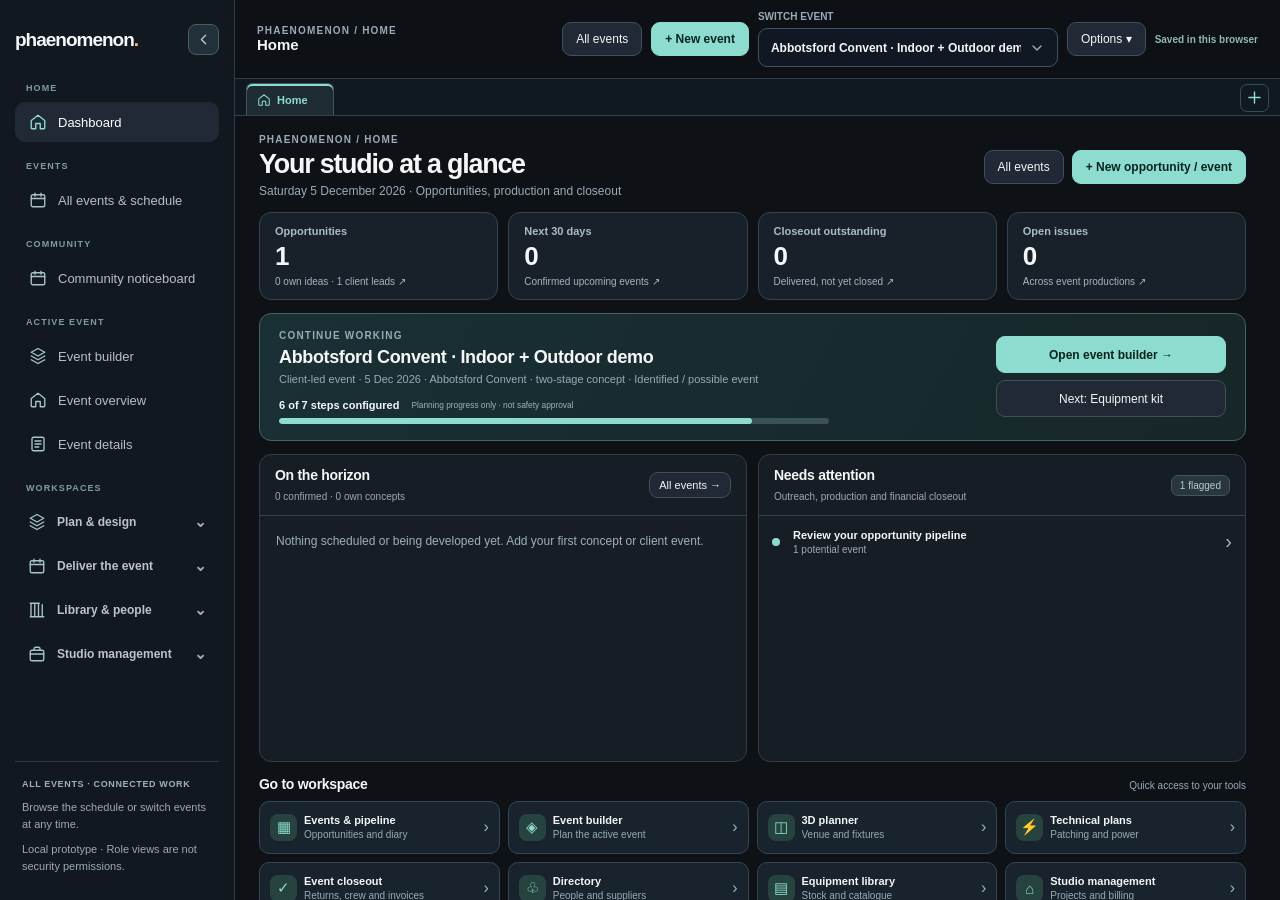
==== commit 05c12723: "Load unified Event Workspace before Production OS" ====
--- a/production.html
+++ b/production.html
@@ -14,6 +14,7 @@
   <link rel="stylesheet" href="event-lifecycle.css">
   <link rel="stylesheet" href="home-dashboard.css">
   <link rel="stylesheet" href="community-admin.css">
+  <link rel="stylesheet" href="event-workspace.css">
   <script src="venue-geometry.js" defer></script>
   <script src="multi-space.js" defer></script>
   <script src="venue-workflow.js" defer></script>
@@ -24,6 +25,7 @@
   <script src="home-dashboard.js" defer></script>
   <script src="community-data.js" defer></script>
   <script src="community-admin.js" defer></script>
+  <script src="event-workspace.js" defer></script>
   <script src="production-os.js" defer></script>
   <script src="shared-ui.js" defer></script>
   <script src="workspace-navigation.js" defer></script>
--- a/community-admin.css
+++ b/community-admin.css
@@ -14,3 +14,29 @@
 .community-admin-empty{padding:13px 3px}
 @media(max-width:980px){.community-admin-metrics{grid-template-columns:repeat(2,minmax(0,1fr))}.community-admin-secondary{grid-template-columns:1fr}}
 @media(max-width:600px){.community-admin-row{align-items:flex-start;flex-direction:column}.community-admin-actions{width:100%}.community-admin-actions .btn{flex:1}}
+
+/* Community listing creation is collapsed by default to preserve workspace density. */
+.community-admin-create{padding:0;overflow:hidden}
+.community-admin-create>summary{list-style:none;display:flex;align-items:center;gap:12px;padding:12px 16px;cursor:pointer;font-size:13px;font-weight:750;color:#dff5ed}
+.community-admin-create>summary::-webkit-details-marker{display:none}
+.community-admin-create>summary small{margin-left:auto;font-size:10px;font-weight:450;color:#a5bac0}
+.community-admin-create>summary::after{content:'+';font-size:18px;font-weight:400;color:#a4d8ca}
+.community-admin-create[open]>summary::after{content:'−'}
+.community-admin-create>summary:hover{background:#263740}
+.community-admin-create-body{padding:12px 16px 16px;border-top:1px solid #3d4d55}
+.community-admin-create-body>.form-note{margin:0 0 12px}
+.community-admin-form{display:grid;grid-template-columns:repeat(2,minmax(0,1fr));gap:11px 13px;align-items:end}
+.community-admin-form label{font-size:11px;min-width:0}
+.community-admin-form label.wide{grid-column:1/-1}
+.community-admin-form input,.community-admin-form select,.community-admin-form textarea{width:100%;min-width:0}
+.community-admin-form textarea{min-height:64px}
+.community-admin-create-actions{display:flex;gap:10px;align-items:center;flex-wrap:wrap;padding-bottom:1px}
+.community-admin-demo{border-color:#7c5f63!important;color:#f3c9c8!important}
+.community-admin-own{border-color:#477a68!important;color:#b5e5d4!important}
+@media(max-width:640px){
+.community-admin-form{grid-template-columns:1fr}
+.community-admin-form label.wide{grid-column:auto}
+.community-admin-create>summary{flex-wrap:wrap;gap:5px 10px}
+.community-admin-create>summary small{margin-left:0}
+.community-admin-create>summary::after{margin-left:auto}
+}
--- a/event-workspace.css
+++ b/event-workspace.css
@@ -0,0 +1,72 @@
+/* Connected Event Workspace — calm, compact and progressive.
+   The overview prioritises what matters at the event's current stage. */
+.event-workspace{display:grid;gap:13px;min-width:0;max-width:1240px;margin:0 auto}
+.ew-top{display:flex;justify-content:space-between;gap:14px;align-items:flex-start;flex-wrap:wrap}
+.ew-heading{min-width:0;flex:1}.ew-crumb{font-size:10px;font-weight:750;color:#8dacb0;letter-spacing:.09em;margin-bottom:6px}
+.ew-crumb span{margin:0 5px;color:#6e8b94}
+.ew-heading h1{font-size:clamp(21px,2.4vw,30px);letter-spacing:-.045em;line-height:1.2;overflow-wrap:anywhere;margin:0 0 9px}
+.ew-chiprow{display:flex;gap:6px;align-items:center;flex-wrap:wrap;color:#a9b9bd;font-size:11px}
+.ew-chip{background:#253039;border:1px solid #41545f;border-radius:7px;font-size:10px;color:#bccfd1;padding:4px 7px;font-weight:700}
+.ew-chip.is-own{border-color:#46726a;background:#213a35;color:#b3e6d7}
+.ew-top-actions{display:flex;align-items:center;gap:7px;flex-wrap:wrap}
+.ew-facts{display:grid;grid-template-columns:repeat(4,minmax(0,1fr));gap:8px;min-width:0}
+.ew-fact{background:#19242c;border:1px solid #364751;border-radius:10px;padding:11px 13px;display:grid;gap:4px;min-width:0}
+.ew-fact small{font-size:10px;color:#9bb1b7}.ew-fact strong{font-size:12px;color:#e7f1f2;font-weight:700;min-width:0;overflow:hidden;text-overflow:ellipsis;white-space:nowrap}
+.ew-next{border:1px solid #4d685f;background:linear-gradient(115deg,#213b39,#1a2d33);border-radius:11px;padding:14px 16px;display:flex;align-items:center;gap:16px;justify-content:space-between;min-width:0}
+.ew-next.attention{border-color:#7a6243;background:linear-gradient(115deg,#352b22,#24272c)}
+.ew-next.neutral{border-color:#3d555e;background:linear-gradient(115deg,#20303a,#1c2831)}
+.ew-next-copy{min-width:0;flex:1}.ew-next-copy>small{display:block;font-size:9px;font-weight:750;letter-spacing:.1em;color:#b1d4cd;margin-bottom:4px}
+.ew-next.attention .ew-next-copy>small{color:#f2cb98}.ew-next h2{margin:0;font-size:15px;line-height:1.3;color:#e9f5f3;overflow-wrap:anywhere}
+.ew-next p{font-size:11px;line-height:1.55;color:#a9c0c0;margin:5px 0 0;max-width:750px}.ew-next>.btn{flex:none}
+.ew-main-panel{min-width:0}.ew-section-title{display:flex;justify-content:space-between;align-items:baseline;gap:8px;margin:2px 0 9px}
+.ew-section-title h2{font-size:14px;margin:0}.ew-section-title span{color:#93a9b1;font-size:10px}
+.ew-card-grid{display:grid;grid-template-columns:repeat(2,minmax(0,1fr));gap:8px;min-width:0}
+.ew-workspace-card{border:1px solid #374a53;border-radius:10px;padding:12px 13px;background:#18232c;color:#e7f0f0;text-decoration:none;display:grid;grid-template-columns:30px minmax(0,1fr) 12px;gap:10px;align-items:center;min-width:0;min-height:76px;transition:background .12s,border-color .12s}
+.ew-workspace-card:hover,.ew-workspace-card:focus-visible{background:#25343c;border-color:#75b9ab;color:#f3f9f9}
+.ew-workspace-card.ew-workspace-highlight{border-color:#42655e;background:#1c302f}
+.ew-card-icon{width:29px;height:29px;display:grid;place-items:center;background:#2a4443;color:#a4dfd3;border-radius:8px}
+.ew-icon{width:18px;height:18px;flex:none}
+.ew-card-body{display:grid;gap:3px;min-width:0}.ew-card-body strong{font-size:12px;overflow:hidden;text-overflow:ellipsis;white-space:nowrap}.ew-card-body small{font-size:11px;color:#9aadb5;line-height:1.4}
+.ew-card-meta{color:#b1d8d0;font-size:10px;white-space:nowrap;overflow:hidden;text-overflow:ellipsis}
+.ew-chevron{font-size:20px;color:#8aa9ab}
+.ew-extra-tools{border:1px solid #354951;border-radius:11px;overflow:hidden;background:#172229}
+.ew-extra-tools>summary{list-style:none;display:flex;align-items:center;gap:10px;cursor:pointer;min-height:42px;padding:10px 13px;font-size:12px;font-weight:700;color:#cde0db}
+.ew-extra-tools>summary::-webkit-details-marker{display:none}
+.ew-extra-tools>summary span{margin-left:auto;font-size:10px;color:#8da9b0;font-weight:400}
+.ew-extra-tools>summary::after{content:'+';color:#a5cfca;font-size:17px;font-weight:500}
+.ew-extra-tools[open]>summary::after{content:'−'}
+.ew-extra-tools>summary:hover{background:#23323a}
+.ew-extra-tools>.ew-card-grid{padding:0 12px 12px}
+.ew-technical-summary{display:flex;flex-wrap:wrap;gap:10px;padding:9px 12px;border:1px solid #34464f;border-radius:9px;background:#17232a}
+.ew-technical-summary>span{display:inline-flex;align-items:center;gap:6px;font-size:10px;color:#a9bec1}
+.ew-technical-summary .ew-icon{width:14px;height:14px;color:#9fcec4}
+.ew-stage-advice{color:#9daeb6;font-size:11px;line-height:1.5;margin:0}
+.ew-disclaimer{margin:0;color:#8297a0;font-size:10px;line-height:1.5}
+.ew-empty{display:flex;align-items:flex-start;flex-direction:column;gap:10px}.ew-empty h1{font-size:23px;margin:0}.ew-empty p{margin:0}
+.ew-publication{padding:0!important;overflow:hidden}
+.ew-publication>summary{display:flex;align-items:center;gap:11px;cursor:pointer;list-style:none;padding:12px 15px;color:#deebe8}
+.ew-publication>summary::-webkit-details-marker{display:none}
+.ew-publication>summary>.ew-icon{color:#a5d5c9}.ew-publication>summary>span:nth-child(2){display:grid;gap:3px;min-width:0;flex:1}
+.ew-publication>summary strong{font-size:12px}.ew-publication>summary small{font-size:10px;color:#9cb1b7;line-height:1.45}
+.ew-publication>summary:hover{background:#23323a}
+.ew-publication[open]>summary>.ew-chevron{transform:rotate(180deg)}
+.ew-publication-body{padding:13px 16px 16px;border-top:1px solid #364850;display:grid;gap:11px}
+.ew-publication-body>.notice{margin:0}.ew-privacy-warning{font-size:11px;color:#f0c89a;margin:0}
+.ew-publication-form{display:grid;gap:11px}
+.ew-publication-form>label{font-size:11px;font-weight:650}
+.ew-publication-fields{display:grid;grid-template-columns:repeat(2,minmax(0,1fr));gap:10px 13px}
+.ew-publication-fields label{font-size:11px;min-width:0}.ew-publication-form input,.ew-publication-form select,.ew-publication-form textarea{width:100%;min-width:0}
+.ew-public-preview{background:#111d25;border:1px solid #3b555e;border-radius:9px;padding:12px 14px;min-width:0}
+.ew-preview-heading{display:flex;gap:10px;justify-content:space-between;align-items:baseline;margin-bottom:7px}
+.ew-preview-heading strong{font-size:12px}.ew-preview-heading small{font-size:10px;color:#90a7ad}
+.ew-preview-event>strong{font-size:14px;display:block;margin-bottom:8px;color:#d8efe5}
+.ew-preview-row{display:grid;grid-template-columns:115px minmax(0,1fr);gap:12px;padding:4px 0;border-top:1px solid #2c404b;font-size:11px}
+.ew-preview-row>span:first-child{color:#92abb1}.ew-preview-row>span:last-child{color:#c6d9d9;overflow-wrap:anywhere}
+.ew-preview-note{color:#edc39b;font-size:11px;margin:8px 0 0}
+.ew-publish-consent{display:flex;gap:8px;align-items:flex-start;font-size:11px!important;font-weight:450!important;color:#b7cdd0!important;line-height:1.5}
+.ew-publish-consent input{width:16px;height:16px;flex:none;accent-color:#8cddcf;margin-top:1px}
+.ew-publish-footer{display:flex;align-items:flex-end;gap:8px;flex-wrap:wrap}
+.ew-publish-footer>label{min-width:155px;flex:1 1 155px;font-size:11px}.ew-publish-footer>.btn{min-height:38px}
+@media(max-width:950px){.ew-facts{grid-template-columns:repeat(2,minmax(0,1fr))}}
+@media(max-width:650px){.ew-top-actions{width:100%}.ew-top-actions .btn{flex:1}.ew-next{flex-direction:column;align-items:stretch;gap:12px}.ew-next>.btn{width:100%}.ew-card-grid{grid-template-columns:1fr}.ew-section-title{flex-direction:column;gap:4px}.ew-publication-fields{grid-template-columns:1fr}.ew-preview-row{grid-template-columns:94px minmax(0,1fr)}.ew-publish-footer>.btn{flex:1}}
+@media print{.ew-publication,.ew-extra-tools>summary,.ew-next>.btn{display:none!important}.ew-extra-tools>.ew-card-grid{padding:0}.ew-workspace-card{break-inside:avoid}}
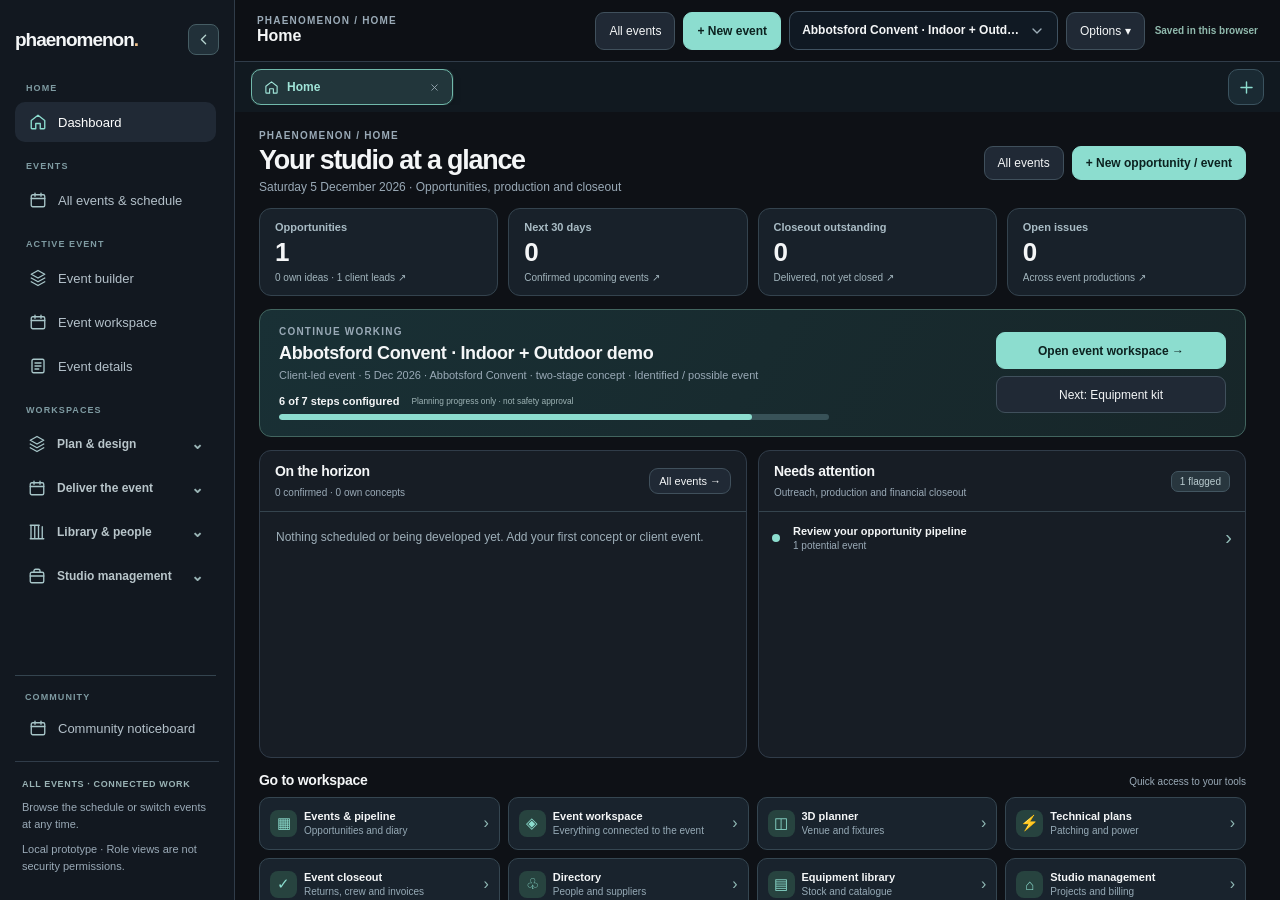
==== commit 2dc59e8f: "Load collection-first browse and record views into production shell" ====
--- a/production.html
+++ b/production.html
@@ -15,6 +15,7 @@
   <link rel="stylesheet" href="home-dashboard.css">
   <link rel="stylesheet" href="community-admin.css">
   <link rel="stylesheet" href="event-workspace.css">
+  <link rel="stylesheet" href="collection-workspaces.css">
   <script src="venue-geometry.js" defer></script>
   <script src="multi-space.js" defer></script>
   <script src="venue-workflow.js" defer></script>
@@ -26,6 +27,7 @@
   <script src="community-data.js" defer></script>
   <script src="community-admin.js" defer></script>
   <script src="event-workspace.js" defer></script>
+  <script src="collection-workspaces.js" defer></script>
   <script src="production-os.js" defer></script>
   <script src="shared-ui.js" defer></script>
   <script src="workspace-navigation.js" defer></script>
--- a/production.css
+++ b/production.css
@@ -442,3 +442,76 @@
  .calendar-date{font-size:10px}
  .calendar-event{font-size:9px;padding:3px 2px;white-space:normal;overflow-wrap:anywhere;line-height:1.2}
 }
+
+
+/* Sidebar information hierarchy: community is a secondary destination,
+   after all event and studio workspaces, anchored towards the bottom. */
+@media screen and (min-width:841px){
+  body:has(#production-app) .rail{overflow:hidden}
+  body:has(#production-app) .rail #production-navigation{
+    display:flex;flex:1 1 auto;min-height:0;overflow-y:auto;
+    scrollbar-width:thin;overscroll-behavior:contain;padding-right:3px;
+  }
+  body:has(#production-app) .rail-community-section{
+    margin-top:auto;padding-top:11px;border-top:1px solid #34444f;
+  }
+  body:has(#production-app) .rail-community-section .rail-label{
+    margin:5px 10px 6px;
+  }
+  body:has(#production-app) .rail-bottom{margin-top:0}
+  /* Match the visual rhythm of the workspace pills below the header. */
+  body:has(#production-app) .header{
+    min-height:70px;padding:11px 20px;gap:18px;
+  }
+  body:has(#production-app) .header>div:first-child{
+    min-width:0;flex:1 1 170px;
+  }
+  body:has(#production-app) .header-title{
+    font-size:16px;line-height:1.25;white-space:nowrap;
+    overflow:hidden;text-overflow:ellipsis;
+  }
+  body:has(#production-app) .header-tools{
+    flex:0 1 auto;display:flex;align-items:center;
+    justify-content:flex-end;gap:8px;flex-wrap:nowrap;min-width:0;
+  }
+  body:has(#production-app) .header-tools>.btn,
+  body:has(#production-app) .header-more>summary{
+    display:inline-flex;align-items:center;justify-content:center;
+    box-sizing:border-box;height:38px;min-height:38px;
+    padding:0 13px;border-radius:9px;font-size:12px;line-height:1;
+  }
+  body:has(#production-app) .event-header-select{
+    flex:0 1 285px;width:clamp(180px,21vw,285px);
+    min-width:170px;max-width:285px;display:block;
+    position:relative;
+  }
+  body:has(#production-app) .event-header-select-label{
+    position:absolute;width:1px;height:1px;padding:0;margin:-1px;
+    overflow:hidden;clip-path:inset(50%);white-space:nowrap;border:0;
+  }
+  body:has(#production-app) .event-header-select select{
+    box-sizing:border-box;display:block;width:100%;
+    height:38px;min-height:38px;max-height:38px;
+    border-radius:9px;padding:0 30px 0 12px;
+    font-size:12px;font-weight:650;line-height:1.2;
+    text-overflow:ellipsis;white-space:nowrap;
+  }
+  body:has(#production-app) .header-more{align-self:center}
+  body:has(#production-app) .save-status{
+    font-size:10px;letter-spacing:0;white-space:nowrap;
+    line-height:1.2;margin-left:2px;
+  }
+}
+@media screen and (min-width:841px) and (max-width:1180px){
+  body:has(#production-app) .header{gap:10px;padding-inline:14px}
+  body:has(#production-app) .header-tools{gap:6px}
+  body:has(#production-app) .event-header-select{width:clamp(170px,20vw,240px);flex-basis:240px}
+  body:has(#production-app) .header-events-link{display:none}
+  body:has(#production-app) .save-status{display:none}
+}
+@media screen and (max-width:840px){
+  body:has(#production-app) .rail-community-section{
+    margin-top:12px;padding-top:12px;border-top:1px solid #34444f;
+  }
+  body:has(#production-app) .event-header-select-label{display:none}
+}
--- a/workspace-navigation.css
+++ b/workspace-navigation.css
@@ -65,7 +65,7 @@
   border-radius:9px 9px 0 0;
   scroll-snap-align:start;
 }
-.ph-workspace-tab.is-home{flex-basis:112px;width:112px;max-width:112px}
+
 .ph-workspace-tab.is-active{
   background:var(--ph-tabs-bg);
   color:var(--ph-tab-focus);
@@ -193,69 +193,63 @@
   .ph-tabs-track{scroll-behavior:auto!important}
 }
 
-/* v2: slimmer, flush workspace band. Tabs should read like a navigation strip,
-   not a row of oversized raised cards. */
+/* v3: independent floating workspace pills.
+   No tab joins a baseline; the background is a quiet, uninterrupted band. */
 .ph-workspace-tabs{
-  flex:0 0 37px;
-  height:37px;
-  min-height:37px;
-  max-height:37px;
-  gap:7px;
-  padding:4px 11px 0;
+  flex:0 0 50px;
+  height:50px;
+  min-height:50px;
+  max-height:50px;
+  padding:7px 16px;
+  gap:10px;
+  align-items:center;
   background:#111920;
-  border-bottom:1px solid #33424d;
+  border:0;
+  box-shadow:none;
   z-index:32;
 }
-.ph-tabs-track{gap:3px;align-items:stretch;}
+.ph-tabs-track{height:100%;align-items:center;gap:9px;padding-block:1px}
+.ph-tabs-empty{display:inline-flex;align-items:center;color:#738b95;font-size:11px;padding:0 6px;white-space:nowrap}
 .ph-workspace-tab{
-  flex:0 0 172px;
-  width:172px;
-  min-width:172px;
-  max-width:172px;
-  min-height:0;
-  height:32px;
-  background:transparent;
-  color:#a8b9c2;
-  border:1px solid transparent;
-  border-bottom:0;
-  border-radius:6px 6px 0 0;
-}
-.ph-workspace-tab.is-home{
-  flex-basis:88px;
-  width:88px;
-  min-width:88px;
-  max-width:88px;
+  flex:0 0 202px;
+  width:202px;min-width:202px;max-width:202px;
+  box-sizing:border-box;min-height:36px;height:36px;
+  background:#192630;
+  color:#a9bac3;
+  border:1px solid #334752;
+  border-radius:10px;
+  box-shadow:0 2px 5px #0002;
 }
 .ph-workspace-tab.is-active{
-  background:#1e2b33;
-  color:#8cddcf;
-  border-color:#405761;
-  box-shadow:inset 0 2px 0 #8cddcf;
-}
-.ph-workspace-tab:hover:not(.is-active){background:#22313a;color:#d9e6e7}
-.ph-tab-link{min-height:31px;gap:6px;padding:0 2px 0 9px;}
-.ph-tab-icon{flex-basis:15px}
-.ph-tab-icon svg{width:14px;height:14px}
-.ph-tab-title{font-size:11px;font-weight:600;letter-spacing:0}
+  background:#22363b;
+  color:#a0e4d8;
+  border-color:#71b9ab;
+  box-shadow:0 0 0 1px #71b9ab22,0 3px 9px #0003;
+}
+.ph-workspace-tab:hover:not(.is-active){background:#24343f;border-color:#526b75;color:#e0edef}
+.ph-tab-link{min-height:0;height:100%;gap:8px;padding:0 2px 0 11px}
+.ph-tab-icon{flex-basis:16px}
+.ph-tab-icon svg{width:15px;height:15px}
+.ph-tab-title{font-size:12px;font-weight:650;letter-spacing:0}
 .ph-tab-status{width:5px;height:5px;opacity:.85}
-.ph-tab-close{width:21px;flex-basis:21px;height:22px;margin-right:3px}
+.ph-tab-close{width:25px;flex-basis:25px;height:25px;margin-right:5px}
 .ph-tab-close svg{width:11px;height:11px}
 .ph-tab-new{
-  flex:0 0 29px;
-  width:29px;
-  height:28px;
+  flex:0 0 36px;
+  width:36px;height:36px;
   align-self:center;
-  margin-bottom:3px;
-  background:transparent;
-  border:1px solid #364d58;
-  border-radius:7px;
-}
-.ph-tab-new:hover{background:#263d42}
-body:has(#app) .ph-workspace-tabs{background:#f6f8f7;border-color:#dce6e3}
-body:has(#app) .ph-workspace-tab{color:#61757b}
-body:has(#app) .ph-workspace-tab.is-active{background:#fff;color:#2b796e;border-color:#d8e6e0;box-shadow:inset 0 2px 0 #398b7c}
-body:has(#app) .ph-workspace-tab:hover:not(.is-active){background:#e6efec;color:#2f504f}
-body:has(#app) .ph-tab-new{border-color:#cadbd5;color:#3b786e}
+  margin:0;
+  background:#1a2a33;
+  border:1px solid #3b535f;
+  border-radius:10px;
+}
+.ph-tab-new:hover{background:#263b43}
+body:has(#app) .ph-workspace-tabs{background:#f6f8f7;border:0}
+body:has(#app) .ph-workspace-tab{background:#fff;color:#61757b;border-color:#d5e2de;box-shadow:0 2px 7px #20383012}
+body:has(#app) .ph-workspace-tab.is-active{background:#e7f4ef;color:#2b796e;border-color:#8dc9b8;box-shadow:0 0 0 1px #8dc9b833,0 3px 9px #2038301a}
+body:has(#app) .ph-workspace-tab:hover:not(.is-active){background:#edf5f2;color:#2f504f;border-color:#bdd9cf}
+body:has(#app) .ph-tab-new{background:#fff;border-color:#cbded7;color:#3b786e}
+body:has(#app) .ph-tabs-empty{color:#839a96}
 /* The picker is anchored to + and floats above workspace content. */
 .ph-tab-picker{
   position:absolute;
@@ -325,11 +319,12 @@
 body:has(#app) .ph-tab-picker-item:focus-visible{background:#edf5f2}
 body:has(#app) .ph-tab-picker-hint{color:#728b86;border-color:#e2ebe6}
 @media(max-width:840px){
-  .ph-workspace-tabs{flex-basis:35px;height:35px;min-height:35px;max-height:35px;padding:3px 7px 0}
-  .ph-workspace-tab{flex-basis:150px;width:150px;min-width:150px;max-width:150px;height:31px}
-  .ph-workspace-tab.is-home{flex-basis:79px;width:79px;min-width:79px;max-width:79px}
-  .ph-tab-link{min-height:30px}
-  .ph-tab-new{width:27px;flex-basis:27px;height:27px}
+  .ph-workspace-tabs{flex-basis:46px;height:46px;min-height:46px;max-height:46px;padding:6px 10px;gap:8px}
+  .ph-tabs-track{gap:7px}
+  .ph-workspace-tab{flex-basis:171px;width:171px;min-width:171px;max-width:171px;height:34px;min-height:34px}
+  .ph-tab-link{min-height:0;height:100%;gap:6px;padding-left:9px}
+  .ph-tab-title{font-size:11px}
+  .ph-tab-new{width:34px;flex-basis:34px;height:34px}
   .ph-tab-picker{max-height:min(390px,calc(100dvh - 90px));right:6px}
 }
 @media print{.ph-tab-picker{display:none!important}}
--- a/event-workspace.css
+++ b/event-workspace.css
@@ -43,7 +43,7 @@
 .ew-stage-advice{color:#9daeb6;font-size:11px;line-height:1.5;margin:0}
 .ew-disclaimer{margin:0;color:#8297a0;font-size:10px;line-height:1.5}
 .ew-empty{display:flex;align-items:flex-start;flex-direction:column;gap:10px}.ew-empty h1{font-size:23px;margin:0}.ew-empty p{margin:0}
-.ew-publication{padding:0!important;overflow:hidden}
+.ew-publication{padding:0!important;overflow:hidden;scroll-margin-top:130px}
 .ew-publication>summary{display:flex;align-items:center;gap:11px;cursor:pointer;list-style:none;padding:12px 15px;color:#deebe8}
 .ew-publication>summary::-webkit-details-marker{display:none}
 .ew-publication>summary>.ew-icon{color:#a5d5c9}.ew-publication>summary>span:nth-child(2){display:grid;gap:3px;min-width:0;flex:1}
